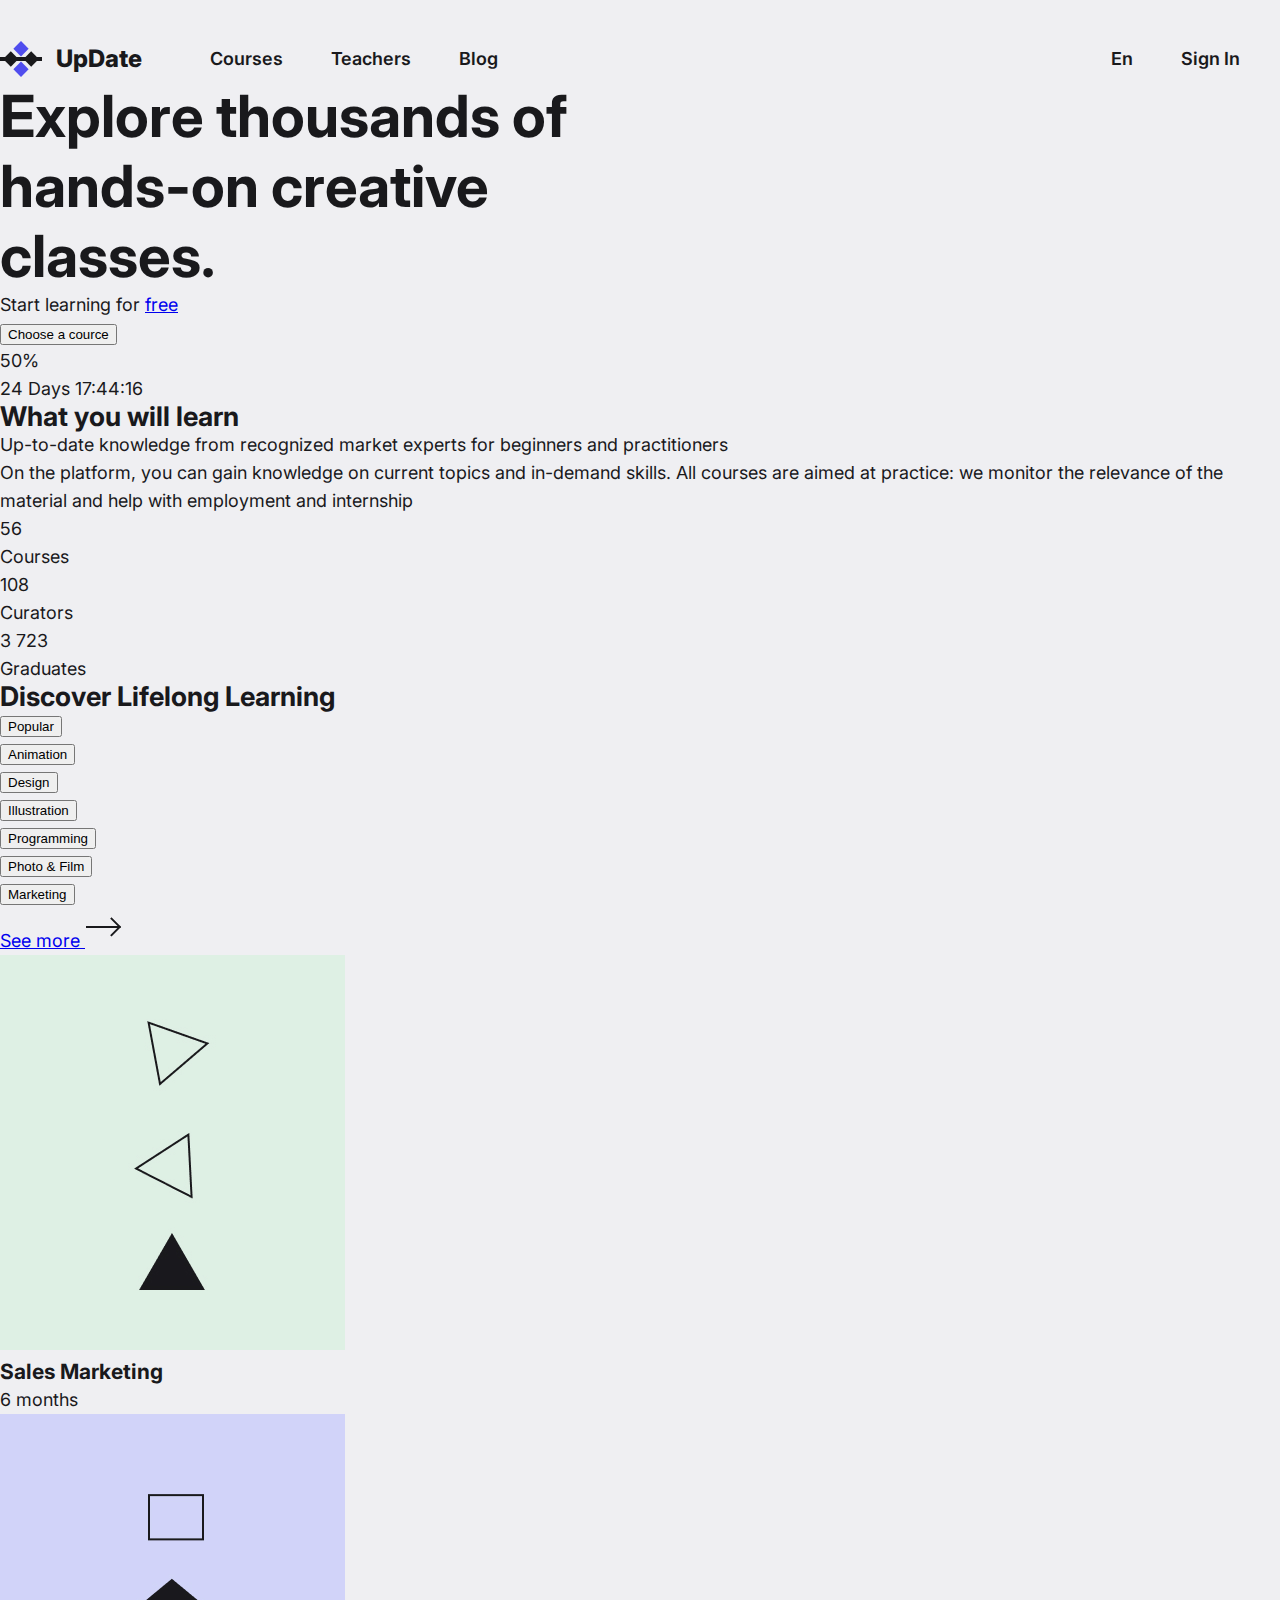
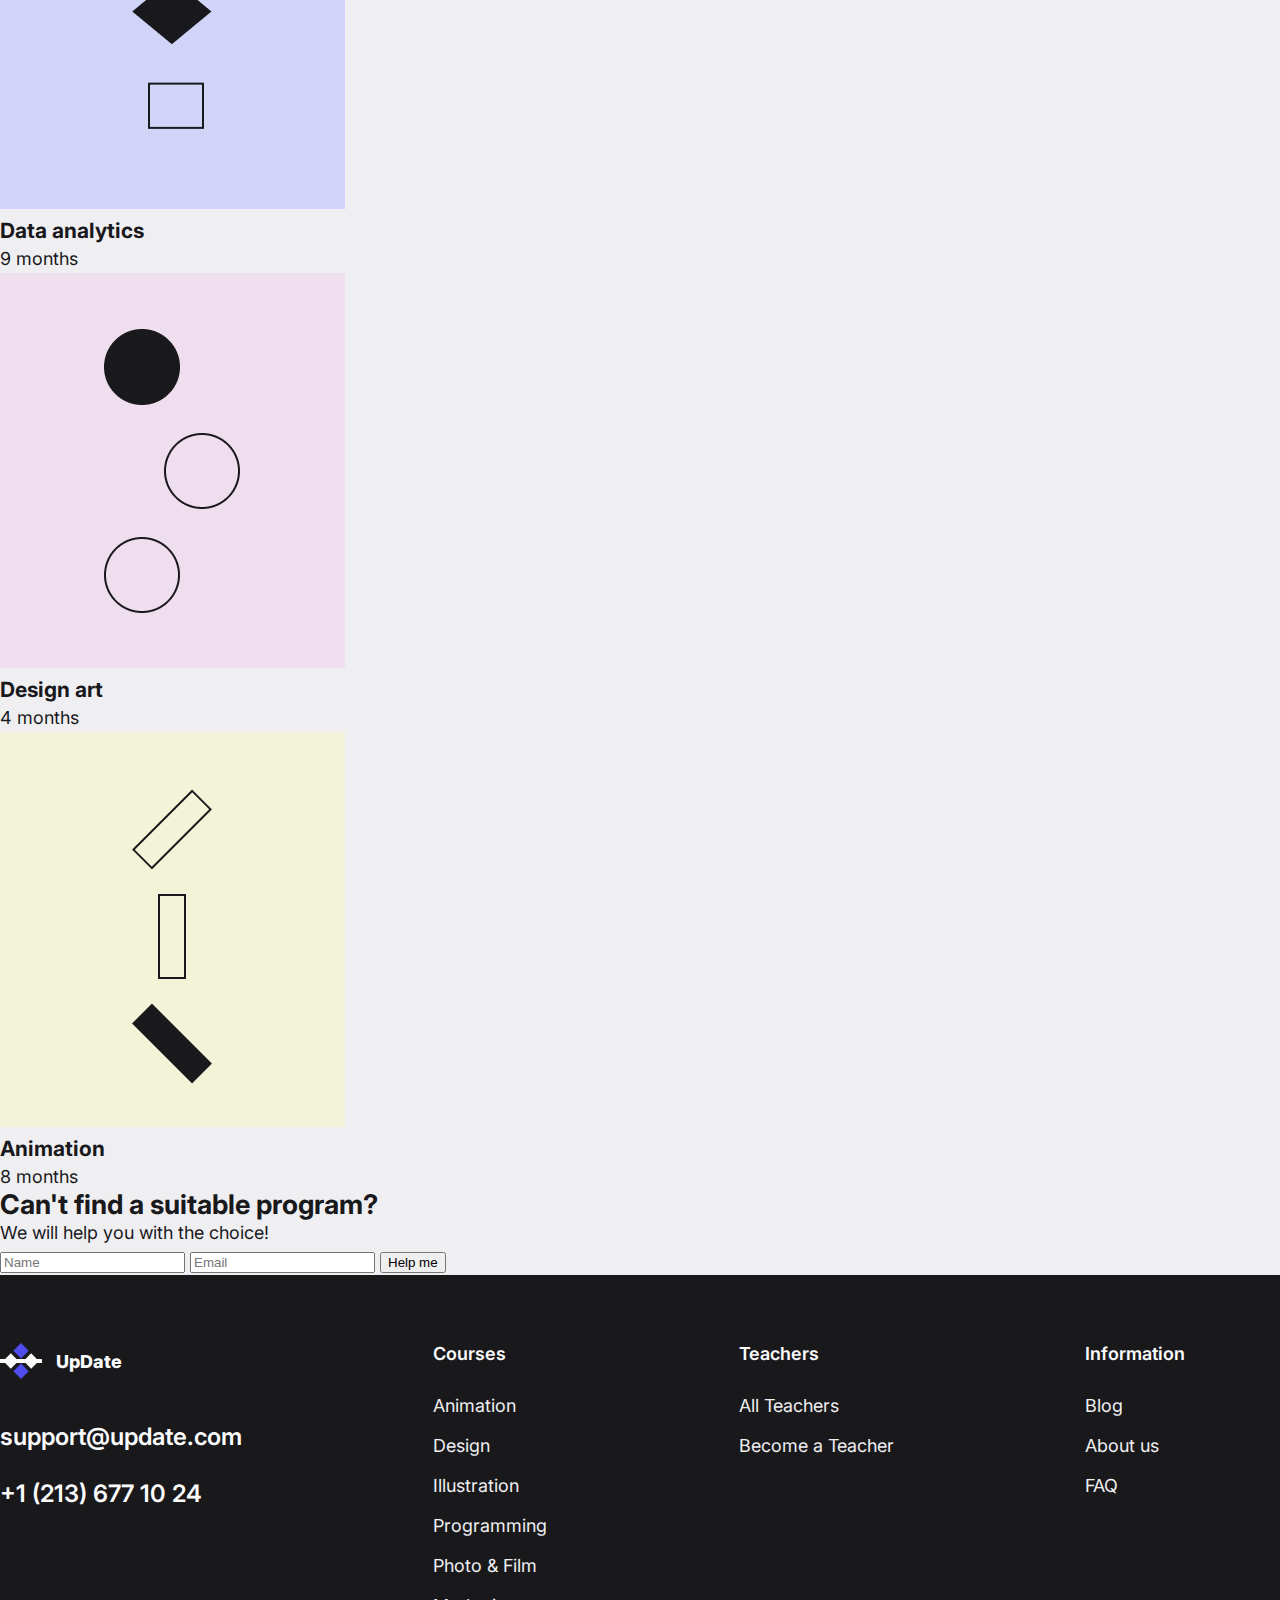
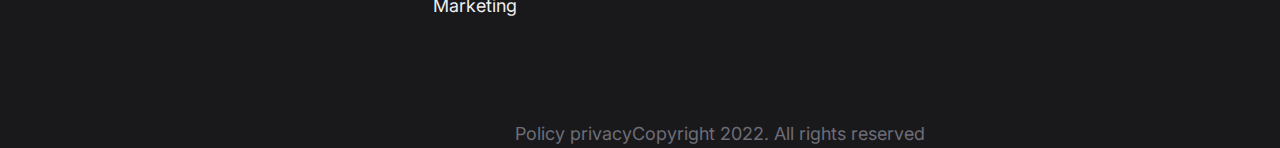
==== index.html @ 8080adfd "Added css for footer" ====
<!DOCTYPE html>
<html lang="en">
  <head>
    <meta charset="UTF-8" />
    <meta name="viewport" content="width=device-width, initial-scale=1.0" />
    <link rel="preconnect" href="https://fonts.googleapis.com" />
    <link rel="preconnect" href="https://fonts.gstatic.com" crossorigin />
    <link
      href="https://fonts.googleapis.com/css2?family=Inter:wght@400;600;700;800&display=swap"
      rel="stylesheet"
    />
    <link rel="stylesheet" href="./style/all.css" />
    <title>Document</title>
  </head>
  <body>
    <header class="container header">
      <div class="header__box">
        <a class="logo" href="index.html"
          ><img src="./img/logo.svg" alt="logo" />UpDate</a
        >
        <nav class="nav">
          <ul class="nav__list">
            <li><a class="link" href="#">Courses</a></li>
            <li><a class="link" href="#">Teachers</a></li>
            <li><a class="link" href="#">Blog</a></li>
          </ul>
        </nav>
      </div>
      <div class="btn-box">
        <a class="header__link" href="#">En</a>
        <a class="header__link" href="#">Sign In</a>
        <a class="header__btn" href="#">Trial free</a>
      </div>
    </header>

    <main>
      <section class="container offer">
        <div class="offer__holder">
          <h1 class="offer__title">
            Explore thousands of hands-on creative classes.
          </h1>
          <p class="offer__discription">
            Start learning for <a href="#">free</a>
          </p>
          <button class="button">Choose a cource</button>

          <p class="offer__sale">50%</p>
          <p class="offer__time"><time>24 Days 17:44:16</time></p>
        </div>
        <ul class="offer__list">
          <li><a href="#">Photographer</a></li>
          <li><a href="#">Designer</a></li>
          <li><a href="#">Programmer</a></li>
          <li><a href="#">Animator</a></li>
          <li><a href="#">Illustrator</a></li>
          <li><a href="#">Marketer</a></li>
        </ul>
      </section>
      <section class="learn">
        <div class="learn__text">
          <h2 class="learn__title">What you will learn</h2>
          <p class="learn__description">
            Up-to-date knowledge from recognized market experts for beginners
            and practitioners
          </p>
          <p class="learn__description">
            On the platform, you can gain knowledge on current topics and
            in-demand skills. All courses are aimed at practice: we monitor the
            relevance of the material and help with employment and internship
          </p>
        </div>
        <div class="learn__counters">
          <div class="learn__counters-item">
            <p class="learn__counters-item">56</p>
            <p class="learn__counters-description">Courses</p>
          </div>
          <div class="learn__counters-item">
            <p class="learn__counters-item">108</p>
            <p class="learn__counters-description">Curators</p>
          </div>
          <div class="learn__counters-item">
            <p class="learn__counters-item">3 723</p>
            <p class="learn__counters-description">Graduates</p>
          </div>
        </div>
      </section>
      <section class="discover">
        <h2 class="discover__title">Discover Lifelong Learning</h2>
        <ul class="discover__list">
          <li><button class="discover__button">Popular</button></li>
          <li><button class="discover__button">Animation</button></li>
          <li><button class="discover__button">Design</button></li>
          <li><button class="discover__button">Illustration</button></li>
          <li><button class="discover__button">Programming</button></li>
          <li><button class="discover__button">Photo & Film</button></li>
          <li><button class="discover__button">Marketing</button></li>
        </ul>
        <a href="#"
          >See more <img src="./img/arrow-right.svg" alt="arrow right"
        /></a>
        <div class="discover__cards">
          <article class="discover__cards-item">
            <img
              src="./img/image-sales-marketing.jpg"
              alt="image sales marketing"
            />
            <h3 class="discover__cards-title">Sales Marketing</h3>
            <p class="discover__cards-length">6 months</p>
          </article>
          <article class="discover__cards-item">
            <img
              src="./img/image-data-analytics.jpg"
              alt="image data analytics"
            />
            <h3 class="discover__cards-title">Data analytics</h3>
            <p class="discover__cards-length">9 months</p>
          </article>
          <article class="discover__cards-item">
            <img src="./img/image-design-art.jpg" alt="image design art" />
            <h3 class="discover__cards-title">Design art</h3>
            <p class="discover__cards-length">4 months</p>
          </article>
          <article class="discover__cards-item">
            <img src="./img/image-animation.jpg" alt="image animation" />
            <h3 class="discover__cards-title">Animation</h3>
            <p class="discover__cards-length">8 months</p>
          </article>
        </div>
      </section>
      <section class="find-program">
        <div class="find-program__text">
          <h2 class="find-program__title">Can't find a suitable program?</h2>
          <p class="find-program__description">
            We will help you with the choice!
          </p>
        </div>
        <form action="https://fom.in.ua/echo" class="find-program__form">
          <input type="text" name="name" placeholder="Name" required />
          <input type="email" name="email" placeholder="Email" required />
          <button class="find-program__button">Help me</button>
        </form>
      </section>
    </main>

    <footer class="footer">
      <div class="container footer__holder">
        <div class="footer__wraper">
          <div>
            <a class="logo footer__logo" href="index.html"
              ><img src="./img/logo-footer.svg" alt="logo" />UpDate</a
            >
            <div class="footer-contacts">
              <a href="mailto:support@update.com">support@update.com</a>
              <a href="tel:+12136771024">+1 (213) 677 10 24</a>
            </div>
          </div>
          <div class="sitemap">
            <h6 class="sitemap__title">Courses</h6>
            <ul class="sitemap__list">
              <li><a href="#">Animation</a></li>
              <li><a href="#">Design</a></li>
              <li><a href="#">Illustration</a></li>
              <li><a href="#">Programming</a></li>
              <li><a href="#">Photo & Film</a></li>
              <li><a href="#">Marketing</a></li>
            </ul>
          </div>
          <div class="sitemap">
            <h6 class="sitemap__title">Teachers</h6>
            <ul class="sitemap__list">
              <li><a href="#">All Teachers</a></li>
              <li><a href="#">Become a Teacher</a></li>
            </ul>
          </div>
          <div class="sitemap">
            <h6 class="sitemap__title">Information</h6>
            <ul class="sitemap__list">
              <li><a href="#">Blog</a></li>
              <li><a href="#">About us</a></li>
              <li><a href="#">FAQ</a></li>
            </ul>
          </div>
          <div class="sitemap">
            <h6 class="sitemap__title">En</h6>
            <ul class="sitemap__list">
              <li><a href="#">English</a></li>
              <li><a href="#">French</a></li>
              <li><a href="#">Russian</a></li>
            </ul>
          </div>
        </div>
        <div class="copyright">
          <a href="">Policy privacy</a>
          <p>Copyright 2022. All rights reserved</p>
        </div>
      </div>
    </footer>
  </body>
</html>
---- style/all.css ----
body {
  background-color: #efeff2;
  margin: 0;
  color: #19191c;
  font: 400 18px/28px Inter, sans-serif;
}

h1,
h2,
h3,
h4,
h5,
h6,
p,
ol,
ul,
li {
  margin: 0;
  padding: 0;
}

.container {
  width: 1440px;
  margin: 0 auto;
}

.header {
  display: flex;
  padding: 36px 0 0;
  justify-content: space-between;
}

.header__box {
  display: flex;
  align-items: center;
  gap: 68px;
}

.nav__list {
  display: flex;
  list-style: none;
  gap: 48px;
  padding: 0;
  font-size: 18px;
  font-weight: 600;
  line-height: normal;
}

.link {
  color: #19191c;
  text-decoration: none;
}

.btn-box {
  display: flex;
  gap: 48px;
  align-items: center;
}

.logo {
  font-size: 24px;
  font-weight: 800;
  line-height: normal;
  display: flex;
  align-items: center;
  gap: 14px;
  color: #19191c;
  text-decoration: none;
}

.header__link {
  color: #19191c;
  text-decoration: none;
  font-size: 18px;
  font-weight: 600;
  line-height: normal;
}

.header__btn {
  background: #19191c;
  color: #efeff2;
  font-size: 18px;
  font-weight: 700;
  line-height: normal;
  padding: 12px 37px;
  text-decoration: none;
}

.offer {
  display: flex;
  justify-content: space-between;
}

.offer__holder {
  width: 648px;
}

.offer__title {
  font-size: 58px;
  font-weight: 700;
  line-height: normal;
}

.footer {
  padding: 68px 0 0;
  background: #19191c;
}

.footer__holder {
  display: flex;
  flex-direction: column;
  gap: 100px;
}

.footer__wraper {
  display: flex;
  justify-content: space-between;
}

.sitemap {
  display: flex;
  flex-direction: column;
  gap: 28px;
}

.sitemap__title {
  color: #fbfbfc;
  font-size: 18px;
  font-weight: 600;
  line-height: normal;
}

.sitemap__list {
  display: flex;
  flex-direction: column;
  gap: 12px;

  font-size: 18px;
  font-weight: 400;
  line-height: 28px;
}

.sitemap__list a {
  color: #efeff2;
  text-decoration: none;
}

.footer__logo {
  color: #fbfbfc;
  font-size: 18px;
  font-weight: 800;
  line-height: normal;
  margin-bottom: 43px;
}

.footer-contacts {
  display: flex;
  flex-direction: column;
  gap: 28px;
}

.footer-contacts a {
  color: #fbfbfc;
  font-size: 24px;
  font-weight: 600;
  line-height: normal;
  text-decoration: none;
}

.copyright {
  display: flex;
  align-items: center;
  justify-content: center;
  color: #6d6d77;
  font-size: 18px;
  font-weight: 400;
  line-height: 28px;
}

.copyright a {
  color: #6d6d77;
  text-decoration: none;
}
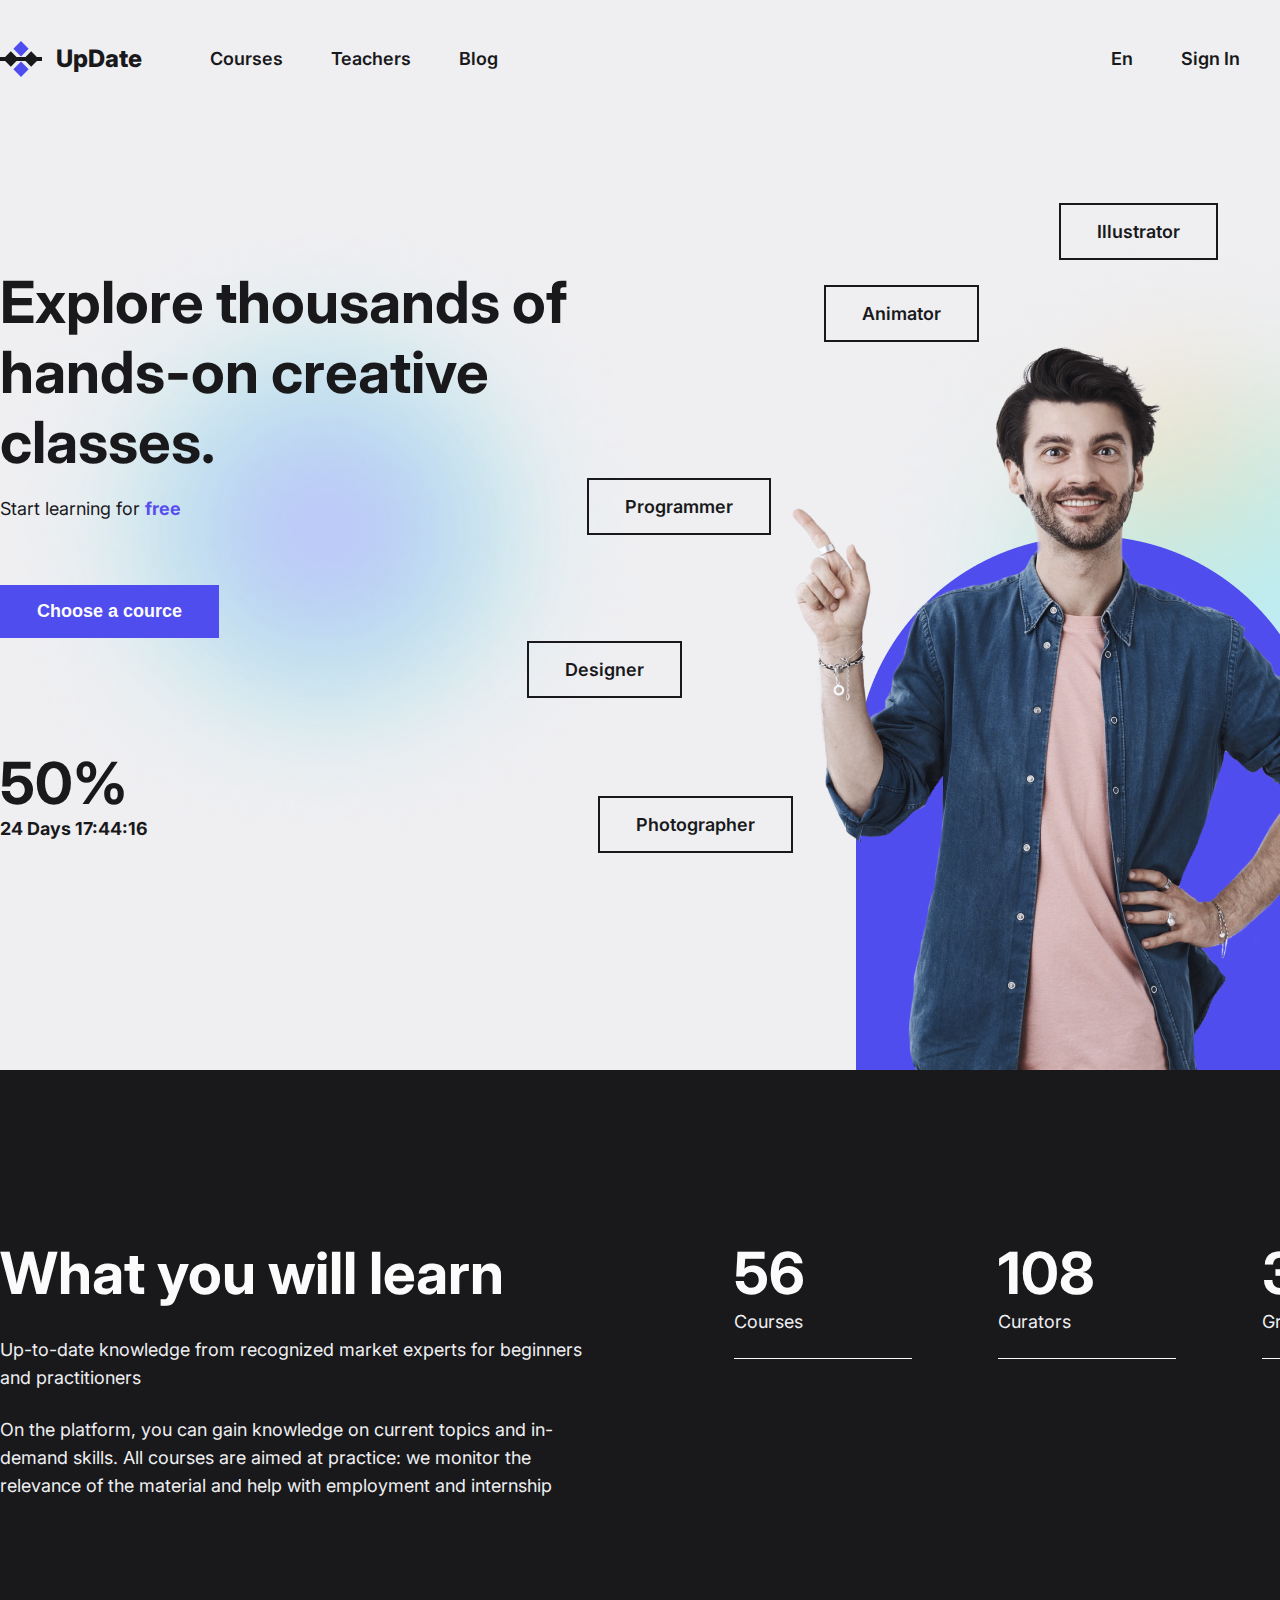
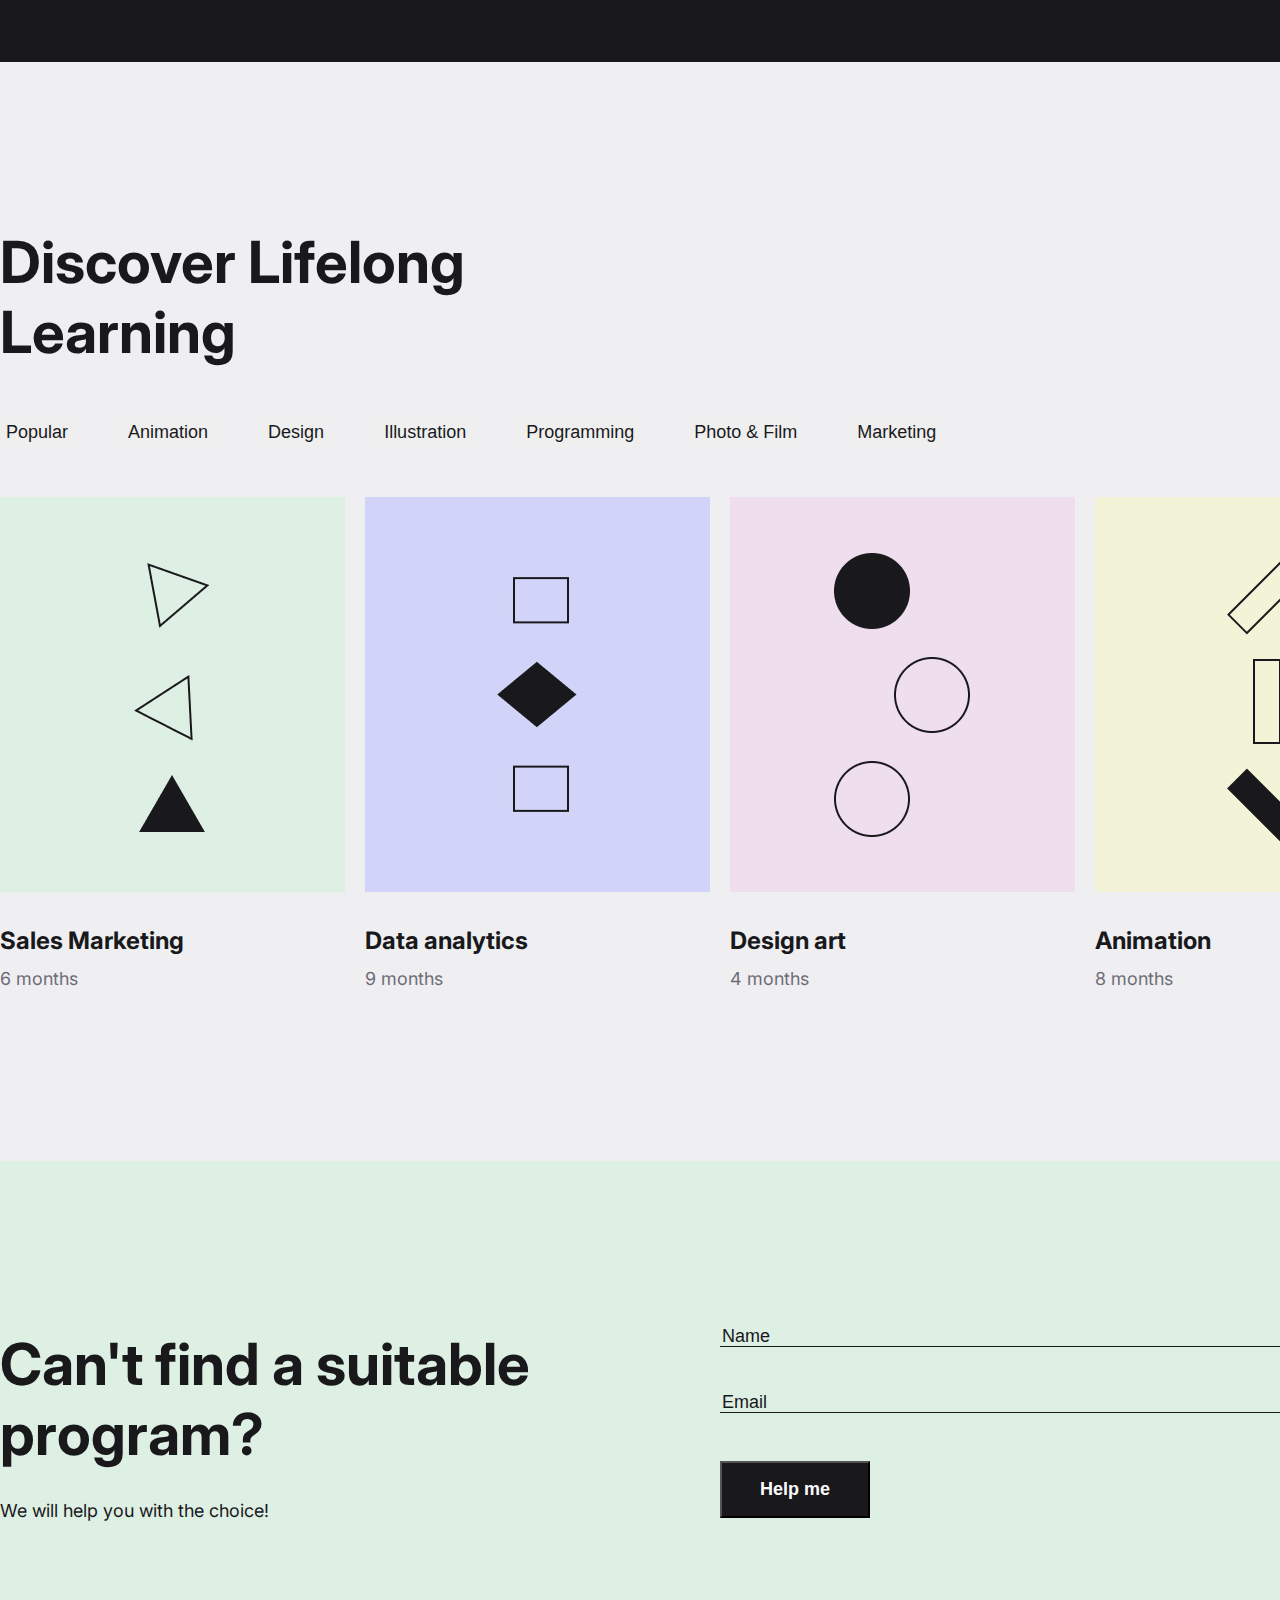
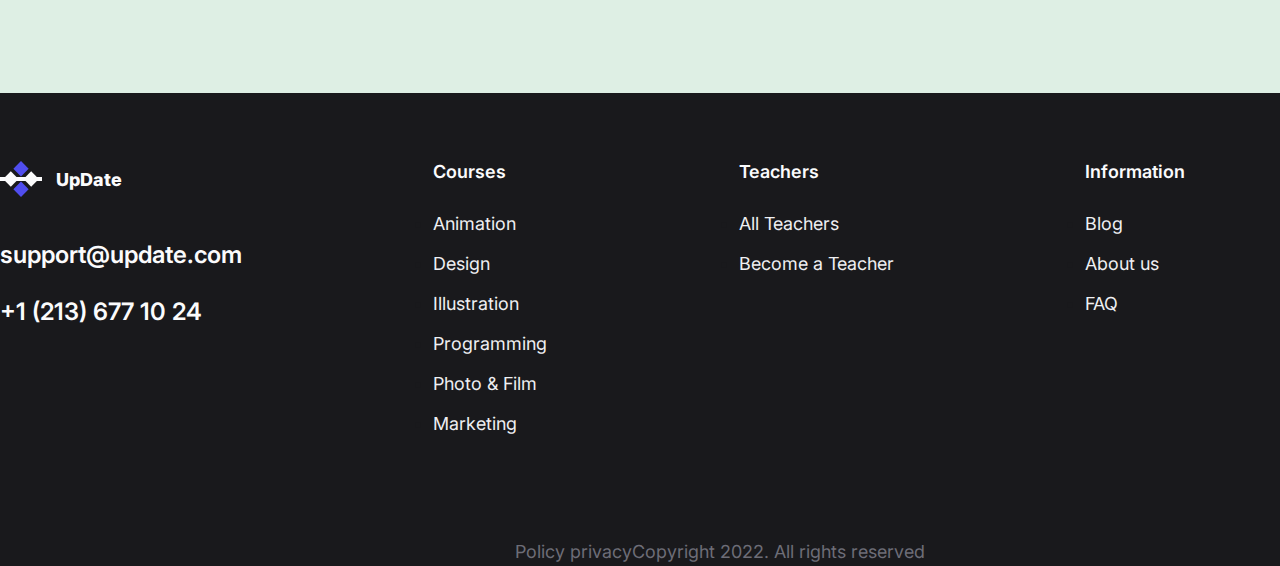
==== commit 7ee1bf69: "Added css to main page" ====
--- a/index.html
+++ b/index.html
@@ -40,7 +40,7 @@
             Explore thousands of hands-on creative classes.
           </h1>
           <p class="offer__discription">
-            Start learning for <a href="#">free</a>
+            Start learning for <a class="offer-link" href="#">free</a>
           </p>
           <button class="button">Choose a cource</button>
 
@@ -48,56 +48,73 @@
           <p class="offer__time"><time>24 Days 17:44:16</time></p>
         </div>
         <ul class="offer__list">
-          <li><a href="#">Photographer</a></li>
-          <li><a href="#">Designer</a></li>
-          <li><a href="#">Programmer</a></li>
-          <li><a href="#">Animator</a></li>
-          <li><a href="#">Illustrator</a></li>
-          <li><a href="#">Marketer</a></li>
+          <li class="offer__photographer">
+            <a class="offer__item" href="#">Photographer</a>
+          </li>
+          <li class="offer__designer">
+            <a class="offer__item" href="#">Designer</a>
+          </li>
+          <li class="offer__programmer">
+            <a class="offer__item" href="#">Programmer</a>
+          </li>
+          <li class="offer__animator">
+            <a class="offer__item" href="#">Animator</a>
+          </li>
+          <li class="offer__illustrator">
+            <a class="offer__item" href="#">Illustrator</a>
+          </li>
+          <li class="offer__marketer">
+            <a class="offer__item" href="#">Marketer</a>
+          </li>
         </ul>
       </section>
       <section class="learn">
-        <div class="learn__text">
-          <h2 class="learn__title">What you will learn</h2>
-          <p class="learn__description">
-            Up-to-date knowledge from recognized market experts for beginners
-            and practitioners
-          </p>
-          <p class="learn__description">
-            On the platform, you can gain knowledge on current topics and
-            in-demand skills. All courses are aimed at practice: we monitor the
-            relevance of the material and help with employment and internship
-          </p>
-        </div>
-        <div class="learn__counters">
-          <div class="learn__counters-item">
-            <p class="learn__counters-item">56</p>
-            <p class="learn__counters-description">Courses</p>
-          </div>
-          <div class="learn__counters-item">
-            <p class="learn__counters-item">108</p>
-            <p class="learn__counters-description">Curators</p>
-          </div>
-          <div class="learn__counters-item">
-            <p class="learn__counters-item">3 723</p>
-            <p class="learn__counters-description">Graduates</p>
-          </div>
-        </div>
-      </section>
-      <section class="discover">
+        <div class="container learn__container">
+          <div class="learn__text">
+            <h2 class="learn__title">What you will learn</h2>
+            <p class="learn__description learn__description-first">
+              Up-to-date knowledge from recognized market experts for beginners
+              and practitioners
+            </p>
+            <p class="learn__description">
+              On the platform, you can gain knowledge on current topics and
+              in-demand skills. All courses are aimed at practice: we monitor
+              the relevance of the material and help with employment and
+              internship
+            </p>
+          </div>
+          <div class="learn__counters">
+            <div class="learn__counter">
+              <p class="learn__counters-item">56</p>
+              <p class="learn__counters-description">Courses</p>
+            </div>
+            <div class="learn__counter">
+              <p class="learn__counters-item">108</p>
+              <p class="learn__counters-description">Curators</p>
+            </div>
+            <div class="learn__counter">
+              <p class="learn__counters-item">3 723</p>
+              <p class="learn__counters-description">Graduates</p>
+            </div>
+          </div>
+        </div>
+      </section>
+      <section class="container discover">
         <h2 class="discover__title">Discover Lifelong Learning</h2>
-        <ul class="discover__list">
-          <li><button class="discover__button">Popular</button></li>
-          <li><button class="discover__button">Animation</button></li>
-          <li><button class="discover__button">Design</button></li>
-          <li><button class="discover__button">Illustration</button></li>
-          <li><button class="discover__button">Programming</button></li>
-          <li><button class="discover__button">Photo & Film</button></li>
-          <li><button class="discover__button">Marketing</button></li>
-        </ul>
-        <a href="#"
-          >See more <img src="./img/arrow-right.svg" alt="arrow right"
-        /></a>
+        <div class="discover__wrapper">
+          <ul class="discover__list">
+            <li><button class="discover__button">Popular</button></li>
+            <li><button class="discover__button">Animation</button></li>
+            <li><button class="discover__button">Design</button></li>
+            <li><button class="discover__button">Illustration</button></li>
+            <li><button class="discover__button">Programming</button></li>
+            <li><button class="discover__button">Photo & Film</button></li>
+            <li><button class="discover__button">Marketing</button></li>
+          </ul>
+          <a class="arrow-right" href="#"
+            >See more <img src="./img/arrow-right.svg" alt="arrow right"
+          /></a>
+        </div>
         <div class="discover__cards">
           <article class="discover__cards-item">
             <img
@@ -128,17 +145,19 @@
         </div>
       </section>
       <section class="find-program">
-        <div class="find-program__text">
-          <h2 class="find-program__title">Can't find a suitable program?</h2>
-          <p class="find-program__description">
-            We will help you with the choice!
-          </p>
-        </div>
-        <form action="https://fom.in.ua/echo" class="find-program__form">
-          <input type="text" name="name" placeholder="Name" required />
-          <input type="email" name="email" placeholder="Email" required />
-          <button class="find-program__button">Help me</button>
-        </form>
+        <div class="container find-program__container">
+          <div class="find-program__text">
+            <h2 class="find-program__title">Can't find a suitable program?</h2>
+            <p class="find-program__description">
+              We will help you with the choice!
+            </p>
+          </div>
+          <form action="https://fom.in.ua/echo" class="find-program__form">
+            <input type="text" name="name" placeholder="Name" required />
+            <input type="email" name="email" placeholder="Email" required />
+            <button class="find-program__button">Help me</button>
+          </form>
+        </div>
       </section>
     </main>
 
--- a/style/all.css
+++ b/style/all.css
@@ -89,16 +89,302 @@
 .offer {
   display: flex;
   justify-content: space-between;
+  padding: 137px 0 230px;
+  background: url(../img/confident-sassy-young-1.png) no-repeat 100% 100%,
+    url(../img/rectangle\ -1.png) no-repeat 88% 100%,
+    url(../img/ellipse-2.png) no-repeat 100% 50%;
 }
 
 .offer__holder {
   width: 648px;
+  padding-top: 49px;
+  background-image: url(../img/ellipse-1.png);
+  background-repeat: no-repeat;
+  background-size: 100% 100%;
 }
 
 .offer__title {
   font-size: 58px;
   font-weight: 700;
   line-height: normal;
+  margin-bottom: 18px;
+}
+
+.offer__discription {
+  font-size: 18px;
+  line-height: 28px;
+  margin: 0 0 62px;
+}
+
+.offer-link {
+  font-weight: 700;
+  text-decoration: none;
+  color: #584dee;
+}
+
+.button {
+  background: #504dee;
+  padding: 16px 37px;
+  border: none;
+  color: #fbfbfc;
+  font-size: 18px;
+  line-height: 22px;
+  font-weight: 700;
+  line-height: normal;
+  margin: 0 0 110px;
+}
+
+.offer__sale {
+  font-weight: 700;
+  font-size: 58px;
+  line-height: 70px;
+  margin: 0;
+}
+
+.offer__time {
+  font-size: 18px;
+  line-height: 22px;
+  font-weight: 700;
+  margin: 0;
+}
+
+.offer__list {
+  list-style: none;
+  flex-grow: 1;
+  position: relative;
+}
+.offer__item {
+  border: 2px solid #19191c;
+  padding: 16px 36px;
+  font-weight: 600;
+  font-size: 18px;
+  line-height: 28px;
+  text-decoration: none;
+  color: #19191c;
+}
+
+.offer__marketer {
+  position: absolute;
+  top: 96px;
+  right: 0px;
+}
+
+.offer__illustrator {
+  position: absolute;
+  top: 0px;
+  right: 222px;
+}
+
+.offer__animator {
+  position: absolute;
+  top: 82px;
+  right: 461px;
+}
+
+.offer__programmer {
+  position: absolute;
+  top: 275px;
+  right: 669px;
+}
+
+.offer__designer {
+  position: absolute;
+  top: 438px;
+  right: 758px;
+}
+
+.offer__photographer {
+  position: absolute;
+  top: 593px;
+  right: 647px;
+}
+
+.learn {
+  background: #19191c;
+  padding: 168px 0 162px;
+  color: #fbfbfc;
+}
+
+.learn__container {
+  display: flex;
+  justify-content: space-between;
+  align-items: start;
+}
+
+.learn__text {
+  width: 588px;
+}
+
+.learn__title {
+  color: #fbfbfc;
+  font-size: 58px;
+  font-weight: 700;
+  line-height: normal;
+  margin-bottom: 28px;
+}
+
+.learn__description {
+  color: #efeff2;
+  font-size: 18px;
+  font-weight: 400;
+  line-height: 28px;
+}
+
+.learn__description-first {
+  margin-bottom: 24px;
+}
+
+.learn__counters {
+  display: flex;
+  gap: 86px;
+}
+
+.learn__counter {
+  width: 178px;
+  border-bottom: 1px solid #fbfbfc;
+}
+
+.learn__counters-item {
+  color: #fbfbfc;
+  font-size: 58px;
+  font-weight: 700;
+  line-height: normal;
+}
+
+.learn__counters-description {
+  color: #efeff2;
+  font-size: 18px;
+  font-weight: 400;
+  line-height: 28px;
+  margin-bottom: 22px;
+}
+
+.discover {
+  padding: 165px 0 168px;
+}
+
+.discover__title {
+  color: #19191c;
+  font-size: 58px;
+  font-weight: 700;
+  line-height: normal;
+  width: 594px;
+  margin-bottom: 45px;
+}
+
+.discover__wrapper {
+  display: flex;
+  justify-content: space-between;
+  align-items: center;
+  margin-bottom: 45px;
+}
+
+.discover__list {
+  display: flex;
+  list-style: none;
+  gap: 48px;
+}
+
+.discover__button {
+  border: none;
+  color: #19191c;
+  font-size: 18px;
+  font-weight: 400;
+  line-height: 28px;
+}
+
+.arrow-right {
+  display: flex;
+  align-items: center;
+  gap: 18px;
+  text-decoration: none;
+  color: #19191c;
+  font-size: 18px;
+  font-weight: 700;
+  line-height: normal;
+}
+
+.discover__cards {
+  display: flex;
+  justify-content: space-between;
+}
+
+.discover__cards-item img {
+  margin-bottom: 28px;
+}
+
+.discover__cards-item h3 {
+  color: #19191c;
+  font-size: 24px;
+  font-weight: 700;
+  line-height: 26px;
+  margin-bottom: 11px;
+}
+
+.discover__cards-item p {
+  color: #6d6d77;
+  font-size: 18px;
+  font-weight: 400;
+  line-height: 28px;
+}
+
+.find-program {
+  background: #deefe4;
+}
+
+.find-program__container {
+  padding: 168px 0;
+  display: flex;
+}
+
+.find-program__text {
+  width: 50%;
+}
+
+.find-program__title {
+  font-size: 58px;
+  font-weight: 700;
+  line-height: normal;
+  width: 801px;
+  margin-bottom: 28px;
+}
+
+.find-program__description {
+  color: #19191c;
+  font-size: 18px;
+  font-weight: 400;
+  line-height: 28px;
+}
+
+.find-program__form {
+  width: 50%;
+  display: flex;
+  gap: 48px;
+  flex-direction: column;
+}
+
+.find-program__form input {
+  width: 100%;
+  border: 0;
+  background-color: transparent;
+  border-bottom: 1px solid #19191c;
+}
+
+.find-program__form input::placeholder {
+  color: #19191c;
+  font-size: 18px;
+  font-weight: 400;
+  line-height: 28px;
+}
+
+.find-program__button {
+  background-color: #19191c;
+  color: #fbfbfc;
+  font-size: 18px;
+  font-weight: 700;
+  line-height: normal;
+  padding: 16px 36px;
+  width: 150px;
 }
 
 .footer {
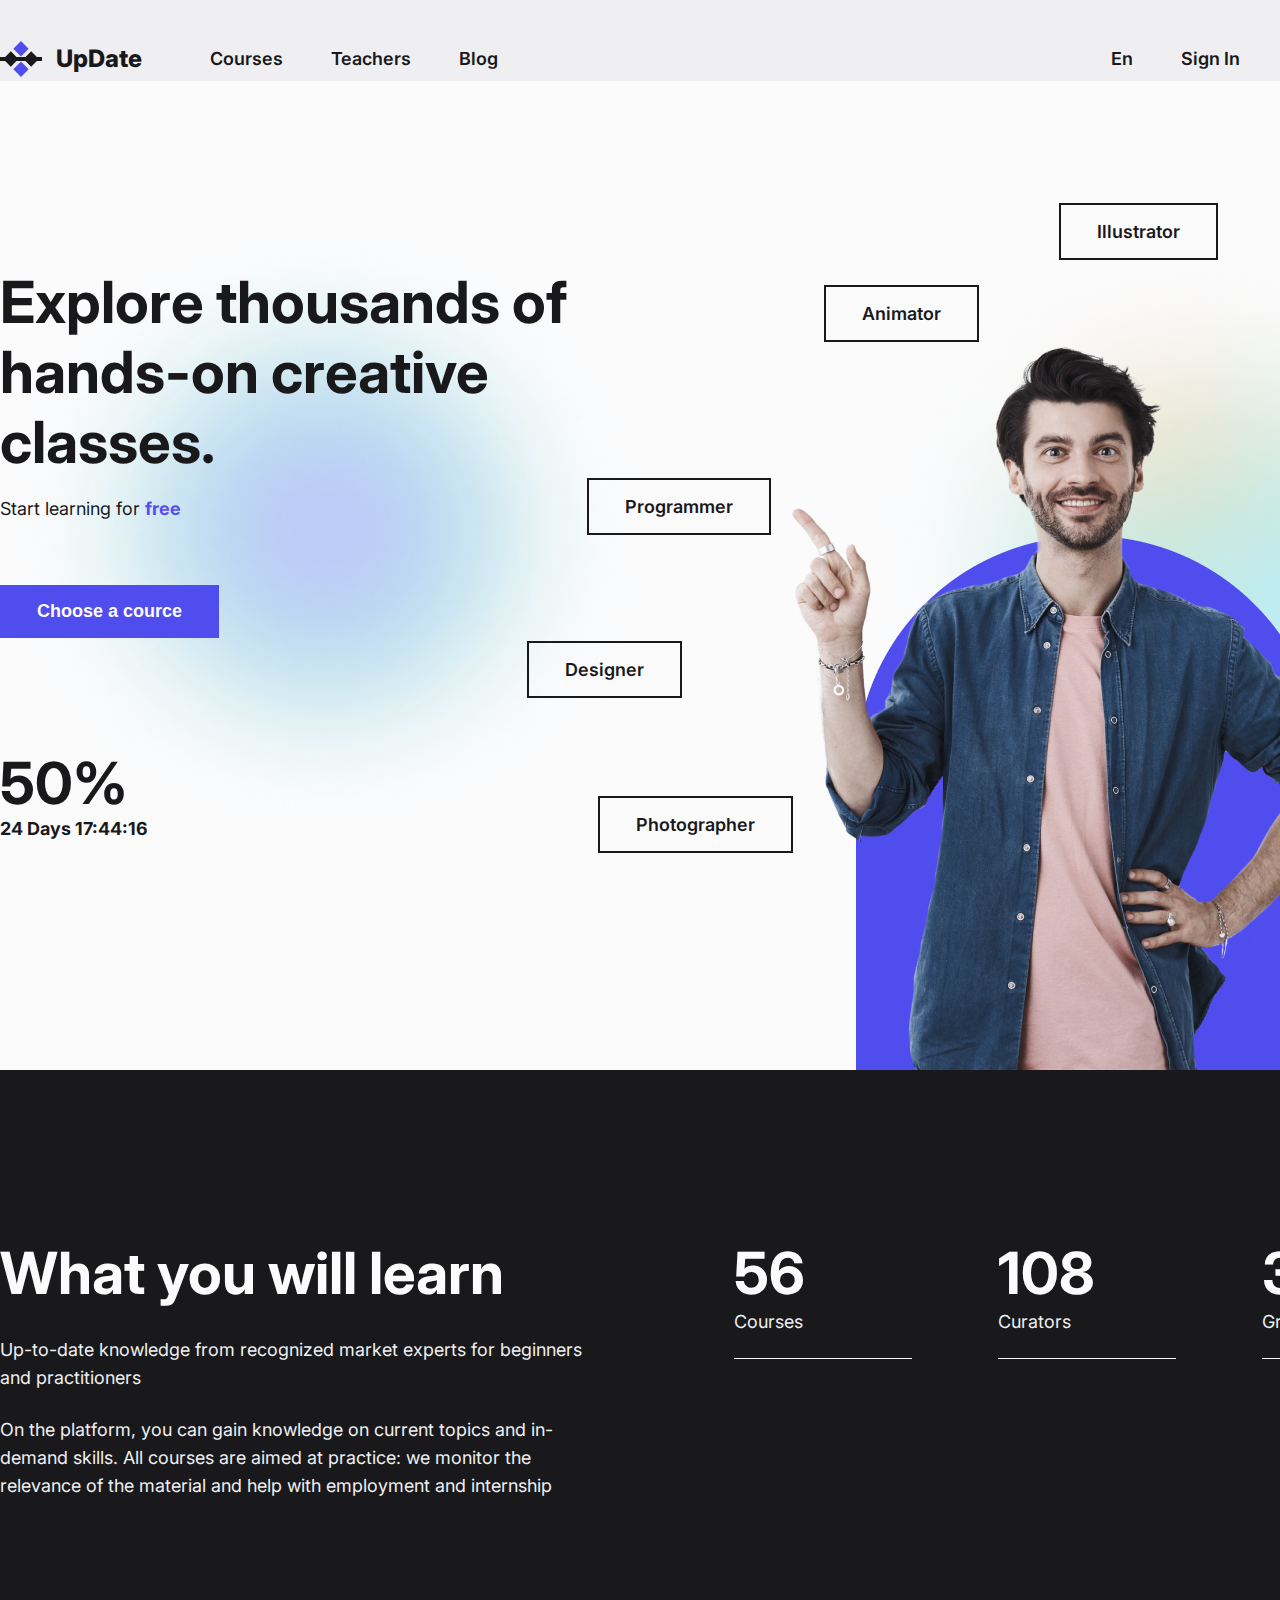
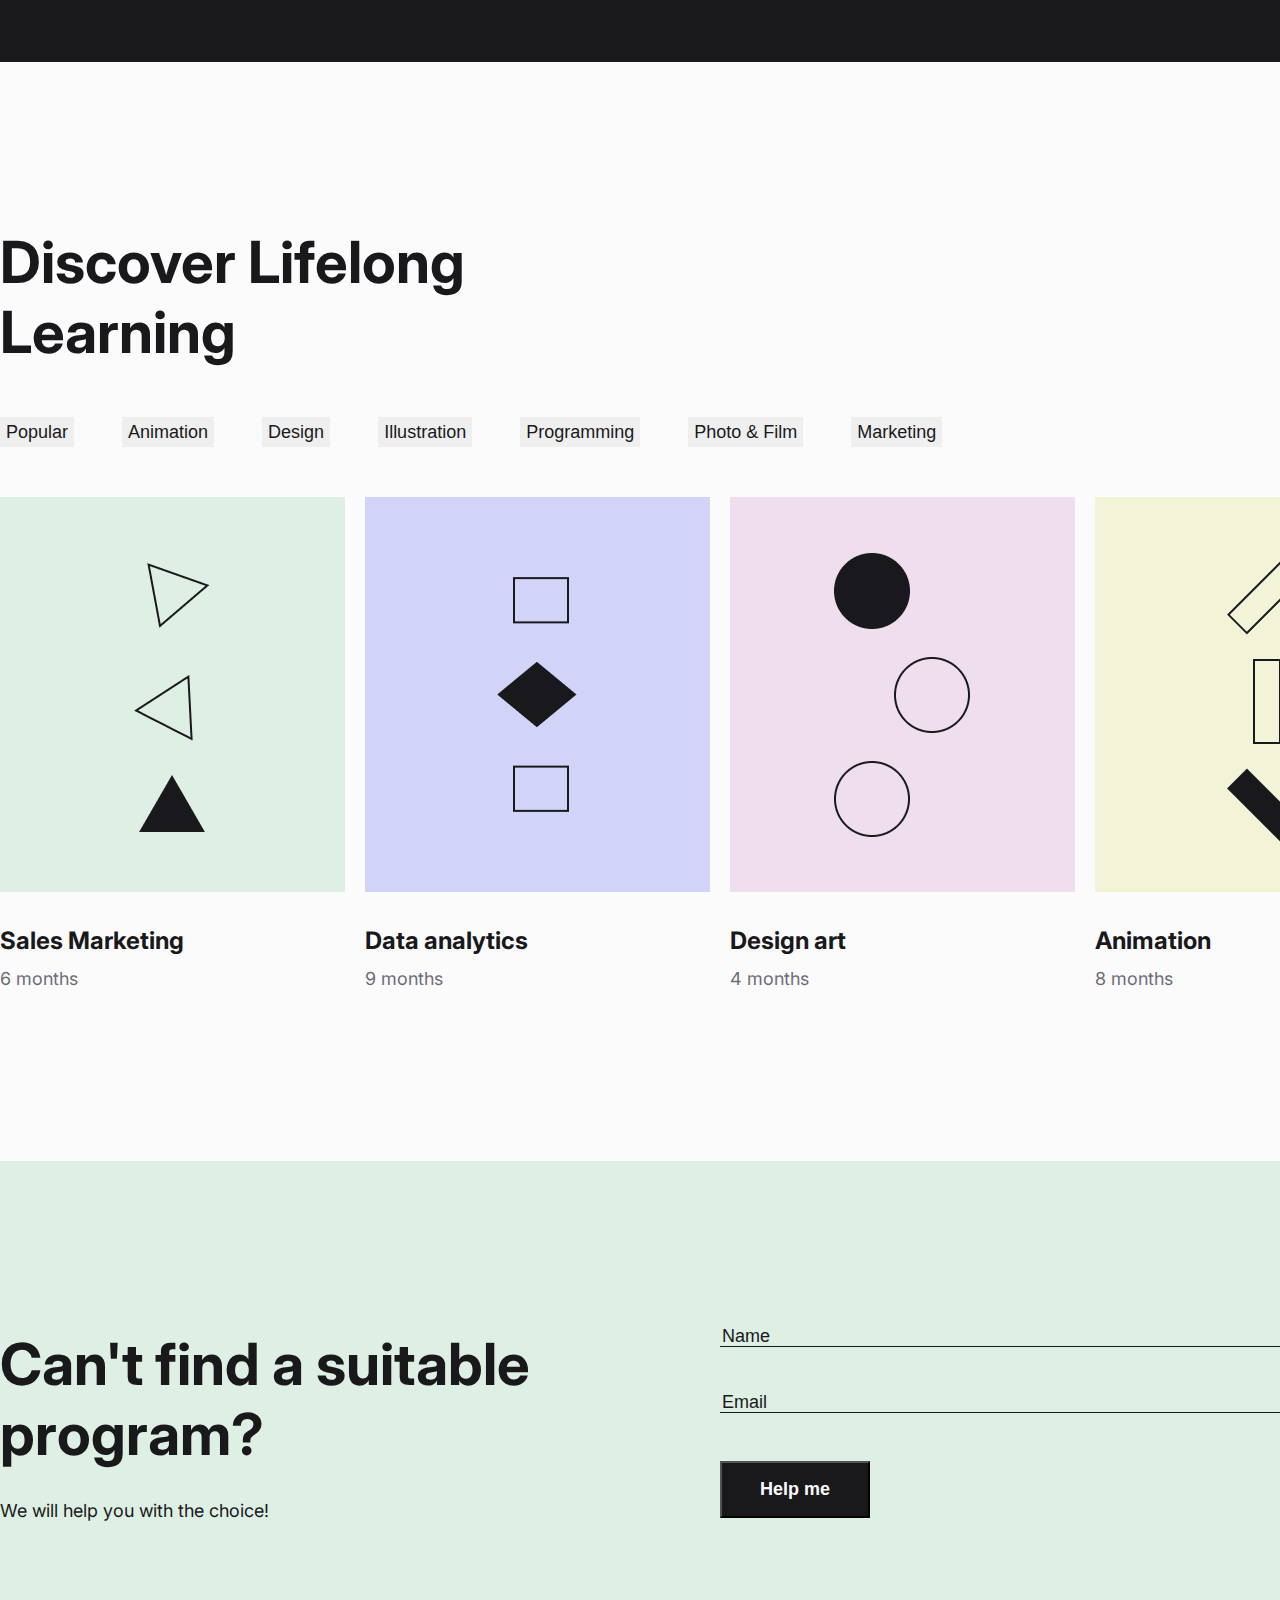
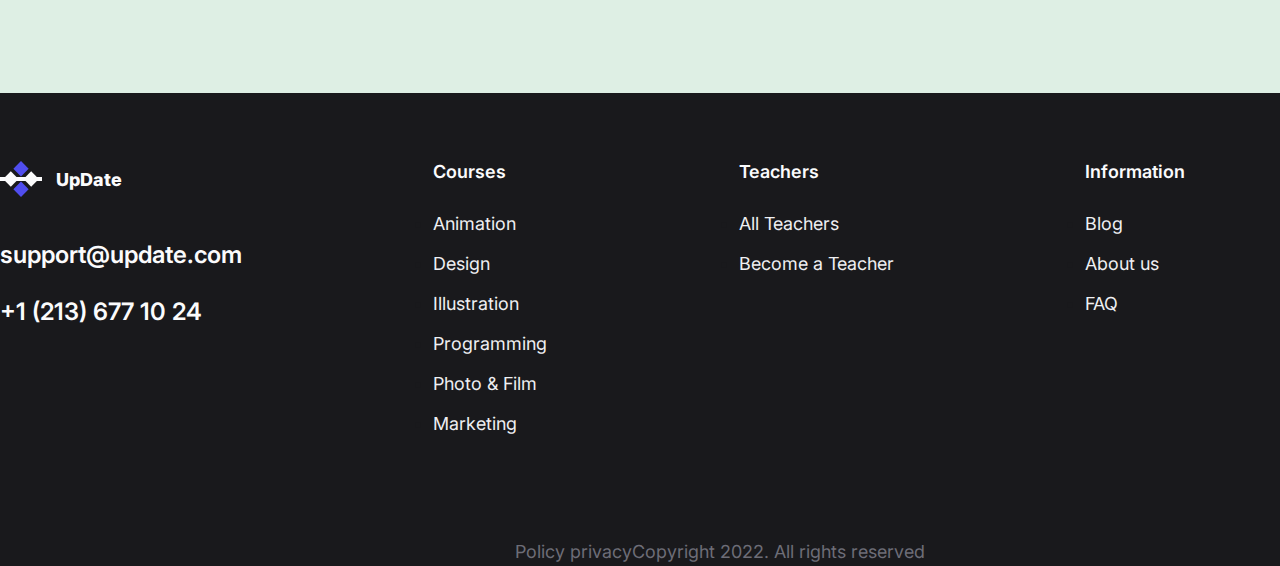
==== commit 03567477: "Updated header" ====
--- a/index.html
+++ b/index.html
@@ -13,23 +13,25 @@
     <title>Document</title>
   </head>
   <body>
-    <header class="container header">
-      <div class="header__box">
-        <a class="logo" href="index.html"
-          ><img src="./img/logo.svg" alt="logo" />UpDate</a
-        >
-        <nav class="nav">
-          <ul class="nav__list">
-            <li><a class="link" href="#">Courses</a></li>
-            <li><a class="link" href="#">Teachers</a></li>
-            <li><a class="link" href="#">Blog</a></li>
-          </ul>
-        </nav>
-      </div>
-      <div class="btn-box">
-        <a class="header__link" href="#">En</a>
-        <a class="header__link" href="#">Sign In</a>
-        <a class="header__btn" href="#">Trial free</a>
+    <header class="header">
+      <div class="container header__container">
+        <div class="header__box">
+          <a class="logo" href="index.html"
+            ><img src="./img/logo.svg" alt="logo" />UpDate</a
+          >
+          <nav class="nav">
+            <ul class="nav__list">
+              <li><a class="link" href="#">Courses</a></li>
+              <li><a class="link" href="#">Teachers</a></li>
+              <li><a class="link" href="#">Blog</a></li>
+            </ul>
+          </nav>
+        </div>
+        <div class="btn-box">
+          <a class="header__link" href="#">En</a>
+          <a class="header__link" href="#">Sign In</a>
+          <a class="header__btn" href="#">Trial free</a>
+        </div>
       </div>
     </header>
 
--- a/style/all.css
+++ b/style/all.css
@@ -1,5 +1,5 @@
 body {
-  background-color: #efeff2;
+  background-color: #fbfbfc;
   margin: 0;
   color: #19191c;
   font: 400 18px/28px Inter, sans-serif;
@@ -25,6 +25,10 @@
 }
 
 .header {
+  background-color: #efeff2;
+}
+
+.header__container {
   display: flex;
   padding: 36px 0 0;
   justify-content: space-between;
@@ -467,3 +471,32 @@
   color: #6d6d77;
   text-decoration: none;
 }
+
+/* couses page */
+
+.offer__container {
+  display: flex;
+  justify-content: space-between;
+  padding: 137px 0 230px;
+  background: url(../img/business-finance-employment-female-1.png) no-repeat
+      122% 100%,
+    url(../img/rectangle\ -1.png) no-repeat 88% 100%,
+    url(../img/ellipse-2.png) no-repeat 100% 50%;
+}
+
+.offer__discription-long {
+  width: 648px;
+}
+
+.offer__photoshop {
+  position: absolute;
+  top: 275px;
+  right: 569px;
+}
+
+.offer__duration {
+  font-weight: 700;
+  width: 84px;
+  border-bottom: 4px solid #504dee;
+  margin-bottom: 32px;
+}
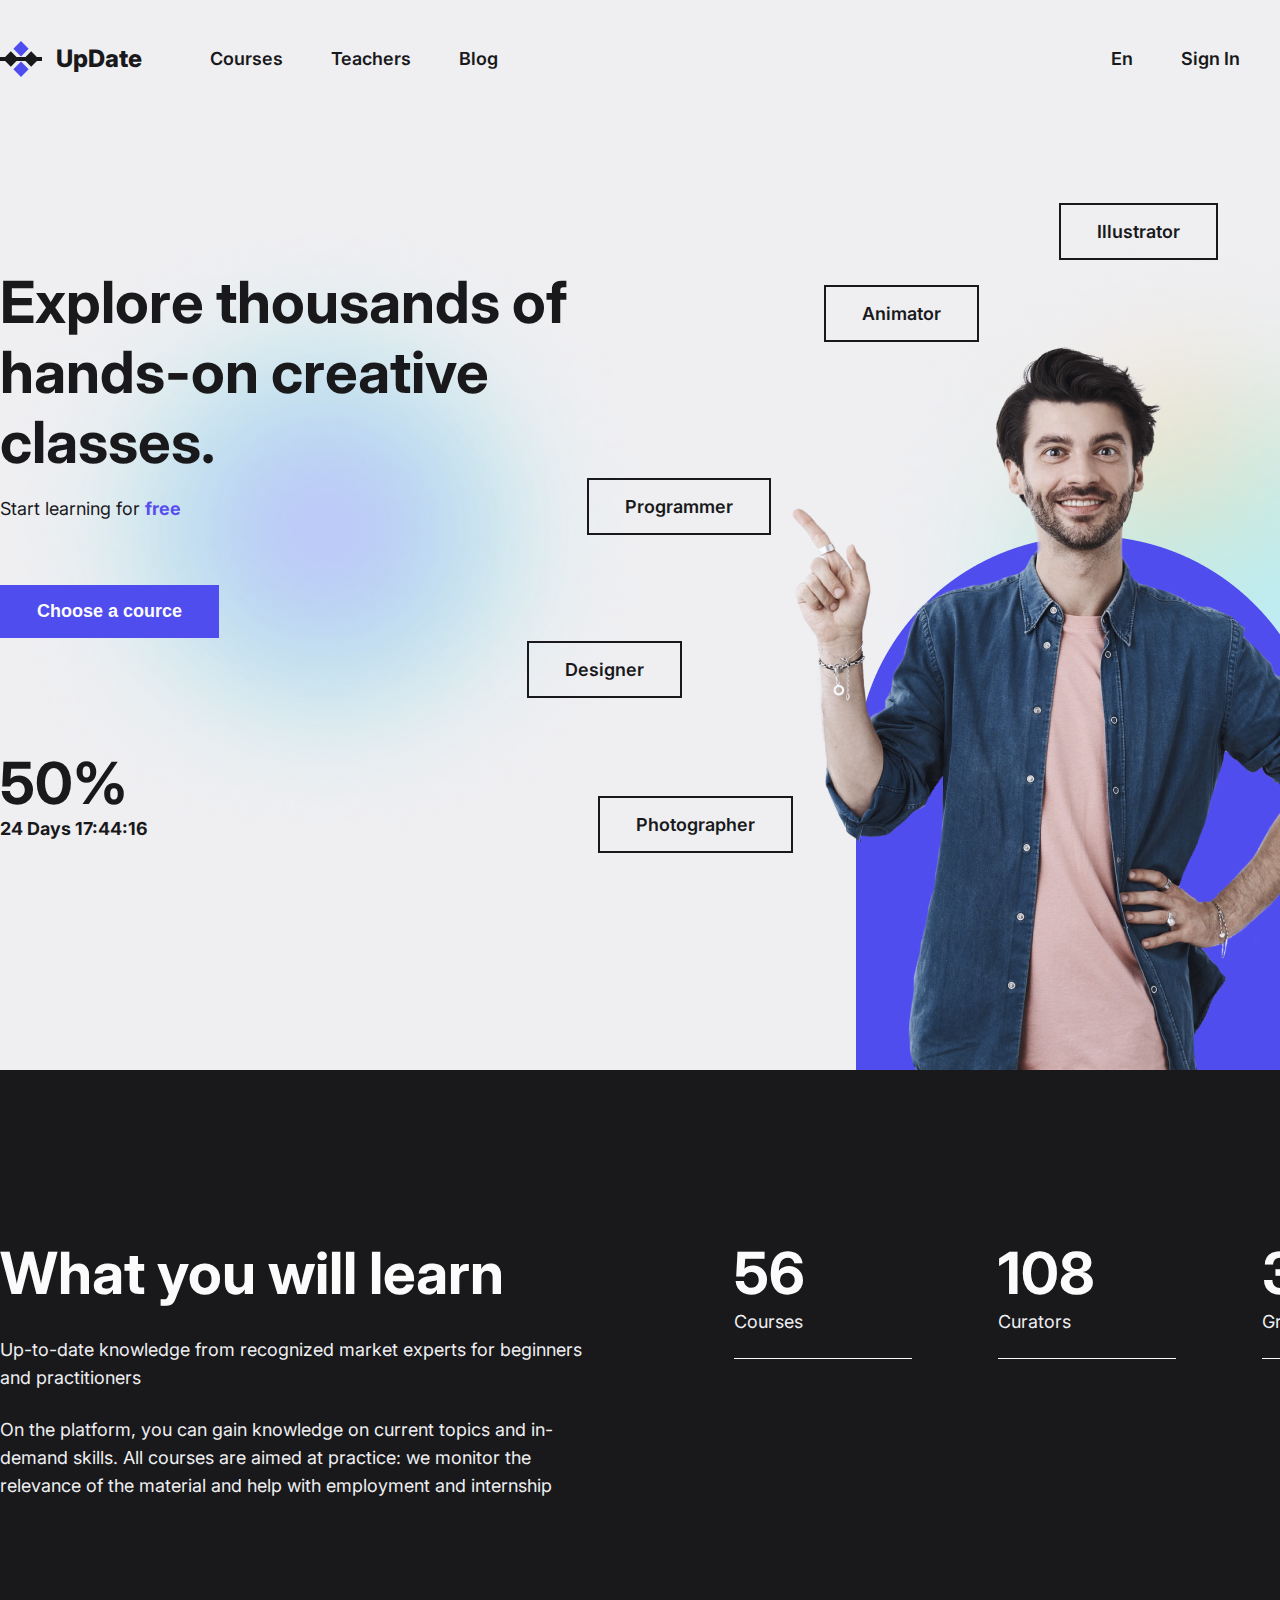
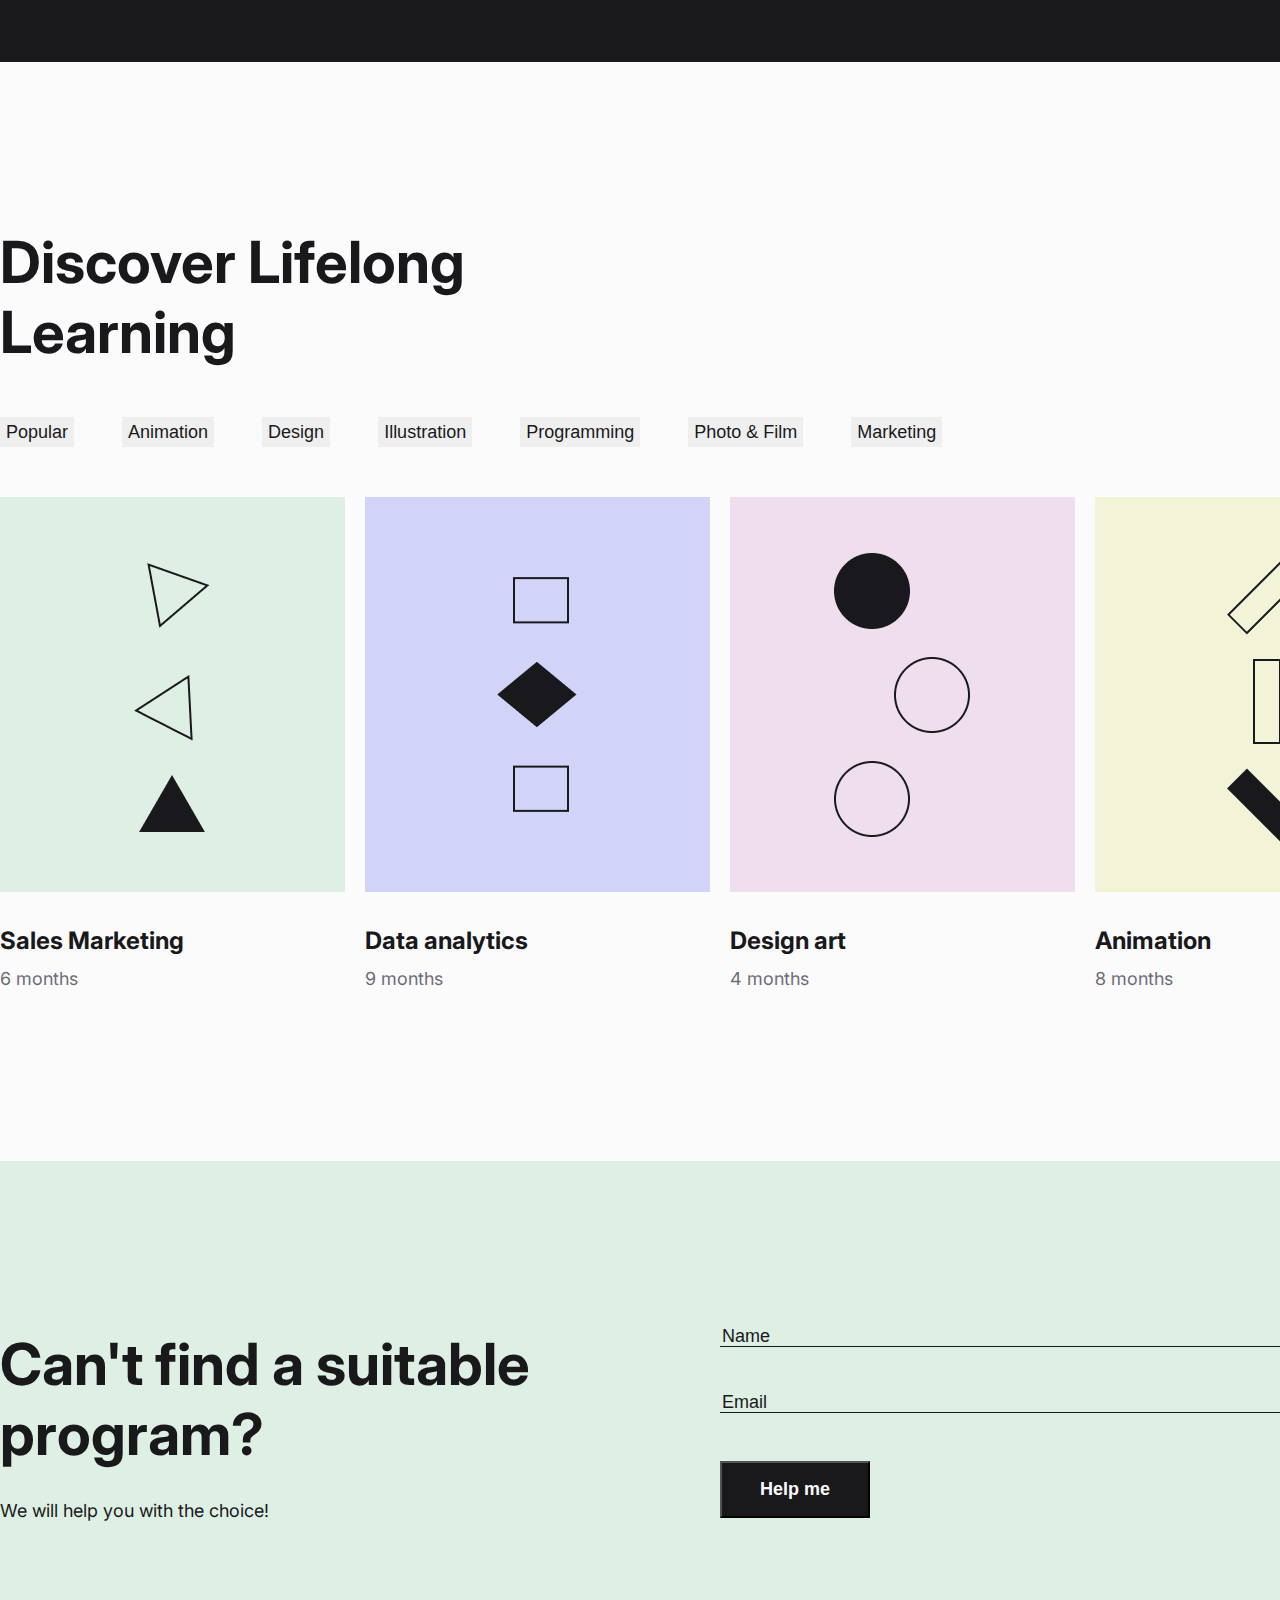
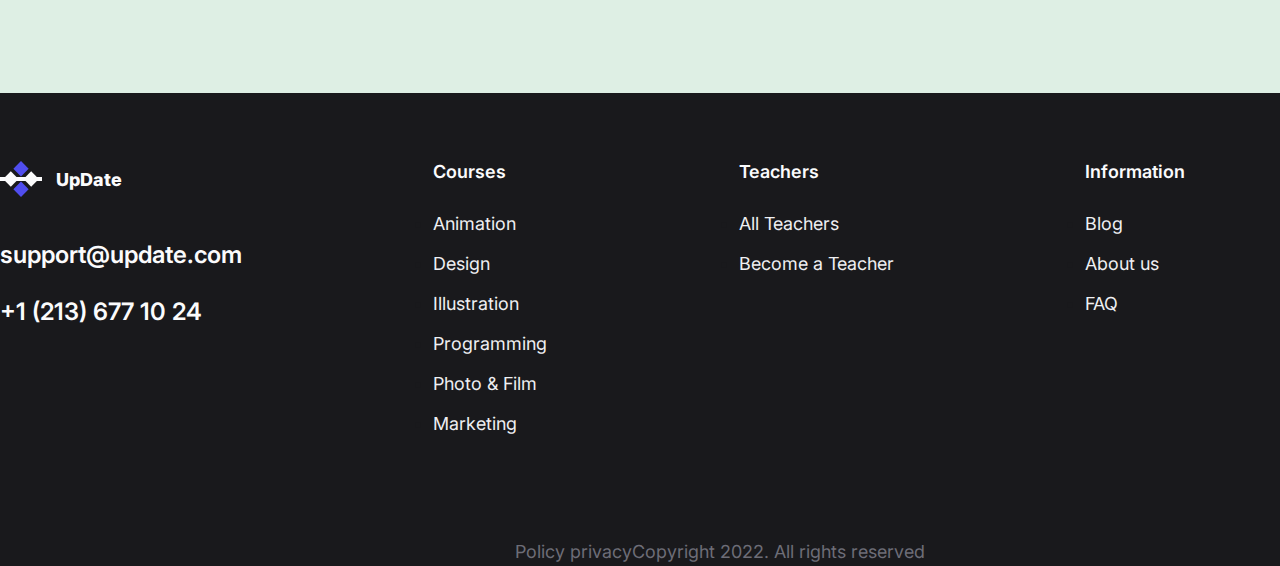
==== commit 8f54a56c: "Updated hero section" ====
--- a/index.html
+++ b/index.html
@@ -36,40 +36,43 @@
     </header>
 
     <main>
-      <section class="container offer">
-        <div class="offer__holder">
-          <h1 class="offer__title">
-            Explore thousands of hands-on creative classes.
-          </h1>
-          <p class="offer__discription">
-            Start learning for <a class="offer-link" href="#">free</a>
-          </p>
-          <button class="button">Choose a cource</button>
-
-          <p class="offer__sale">50%</p>
-          <p class="offer__time"><time>24 Days 17:44:16</time></p>
-        </div>
-        <ul class="offer__list">
-          <li class="offer__photographer">
-            <a class="offer__item" href="#">Photographer</a>
-          </li>
-          <li class="offer__designer">
-            <a class="offer__item" href="#">Designer</a>
-          </li>
-          <li class="offer__programmer">
-            <a class="offer__item" href="#">Programmer</a>
-          </li>
-          <li class="offer__animator">
-            <a class="offer__item" href="#">Animator</a>
-          </li>
-          <li class="offer__illustrator">
-            <a class="offer__item" href="#">Illustrator</a>
-          </li>
-          <li class="offer__marketer">
-            <a class="offer__item" href="#">Marketer</a>
-          </li>
-        </ul>
-      </section>
+      <section class="offer">
+        <div class="container offer__contain">
+          <div class="offer__holder">
+            <h1 class="offer__title">
+              Explore thousands of hands-on creative classes.
+            </h1>
+            <p class="offer__discription">
+              Start learning for <a class="offer-link" href="#">free</a>
+            </p>
+            <button class="button">Choose a cource</button>
+
+            <p class="offer__sale">50%</p>
+            <p class="offer__time"><time>24 Days 17:44:16</time></p>
+          </div>
+          <ul class="offer__list">
+            <li class="offer__photographer">
+              <a class="offer__item" href="#">Photographer</a>
+            </li>
+            <li class="offer__designer">
+              <a class="offer__item" href="#">Designer</a>
+            </li>
+            <li class="offer__programmer">
+              <a class="offer__item" href="#">Programmer</a>
+            </li>
+            <li class="offer__animator">
+              <a class="offer__item" href="#">Animator</a>
+            </li>
+            <li class="offer__illustrator">
+              <a class="offer__item" href="#">Illustrator</a>
+            </li>
+            <li class="offer__marketer">
+              <a class="offer__item" href="#">Marketer</a>
+            </li>
+          </ul>
+        </div>
+      </section>
+
       <section class="learn">
         <div class="container learn__container">
           <div class="learn__text">
--- a/style/all.css
+++ b/style/all.css
@@ -91,6 +91,10 @@
 }
 
 .offer {
+  background-color: #efeff2;
+}
+
+.offer__contain {
   display: flex;
   justify-content: space-between;
   padding: 137px 0 230px;
@@ -494,6 +498,12 @@
   right: 569px;
 }
 
+.offer__p-illustrator {
+  position: absolute;
+  top: 593px;
+  right: 687px;
+}
+
 .offer__duration {
   font-weight: 700;
   width: 84px;
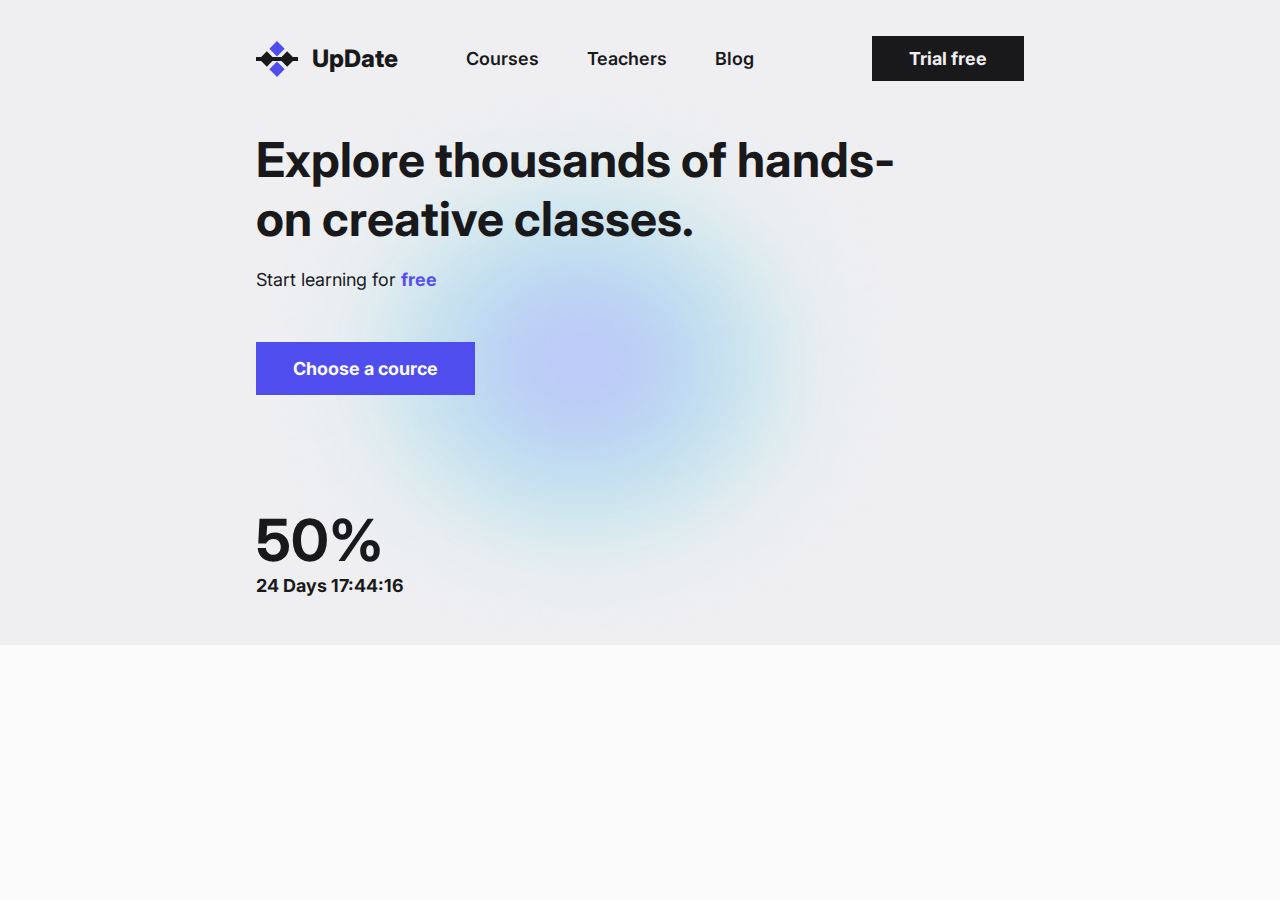
==== commit 93ac0680: "Added responsive css to header and hero section" ====
--- a/index.html
+++ b/index.html
@@ -73,7 +73,7 @@
         </div>
       </section>
 
-      <section class="learn">
+      <!-- <section class="learn">
         <div class="container learn__container">
           <div class="learn__text">
             <h2 class="learn__title">What you will learn</h2>
@@ -103,8 +103,8 @@
             </div>
           </div>
         </div>
-      </section>
-      <section class="container discover">
+      </section> -->
+      <!-- <section class="container discover">
         <h2 class="discover__title">Discover Lifelong Learning</h2>
         <div class="discover__wrapper">
           <ul class="discover__list">
@@ -148,8 +148,8 @@
             <p class="discover__cards-length">8 months</p>
           </article>
         </div>
-      </section>
-      <section class="find-program">
+      </section> -->
+      <!-- <section class="find-program">
         <div class="container find-program__container">
           <div class="find-program__text">
             <h2 class="find-program__title">Can't find a suitable program?</h2>
@@ -163,10 +163,10 @@
             <button class="find-program__button">Help me</button>
           </form>
         </div>
-      </section>
+      </section> -->
     </main>
 
-    <footer class="footer">
+    <!-- <footer class="footer">
       <div class="container footer__holder">
         <div class="footer__wraper">
           <div>
@@ -218,6 +218,6 @@
           <p>Copyright 2022. All rights reserved</p>
         </div>
       </div>
-    </footer>
+    </footer> -->
   </body>
 </html>
--- a/style/all.css
+++ b/style/all.css
@@ -1,26 +1,58 @@
-body {
-  background-color: #fbfbfc;
-  margin: 0;
-  color: #19191c;
-  font: 400 18px/28px Inter, sans-serif;
-}
-
 h1,
 h2,
 h3,
 h4,
 h5,
 h6,
-p,
-ol,
-ul,
-li {
+p {
   margin: 0;
   padding: 0;
 }
 
+html {
+  box-sizing: border-box;
+}
+
+*,
+*::before,
+*::after {
+  box-sizing: border-box;
+}
+
+ul,
+ol,
+li {
+  list-style: none;
+  padding: 0;
+  margin: 0;
+}
+
+img {
+  display: block;
+  max-width: 100%;
+  height: auto;
+}
+
+button {
+  cursor: pointer;
+  font-family: inherit;
+  font-size: inherit;
+  border: none;
+}
+
+a {
+  text-decoration: none;
+}
+
+body {
+  background-color: #fbfbfc;
+  margin: 0;
+  color: #19191c;
+  font: 400 18px/28px Inter, sans-serif;
+}
+
 .container {
-  width: 1440px;
+  width: 100%;
   margin: 0 auto;
 }
 
@@ -41,13 +73,7 @@
 }
 
 .nav__list {
-  display: flex;
-  list-style: none;
-  gap: 48px;
-  padding: 0;
-  font-size: 18px;
-  font-weight: 600;
-  line-height: normal;
+  display: none;
 }
 
 .link {
@@ -73,11 +99,7 @@
 }
 
 .header__link {
-  color: #19191c;
-  text-decoration: none;
-  font-size: 18px;
-  font-weight: 600;
-  line-height: normal;
+  display: none;
 }
 
 .header__btn {
@@ -90,21 +112,47 @@
   text-decoration: none;
 }
 
+@media screen and (min-width: 375px) {
+  .container {
+    width: 375px;
+  }
+}
+@media screen and (min-width: 768px) {
+  .container {
+    width: 768px;
+  }
+
+  .nav__list {
+    display: flex;
+    list-style: none;
+    gap: 48px;
+    padding: 0;
+    font-size: 18px;
+    font-weight: 600;
+    line-height: normal;
+  }
+}
+@media screen and (min-width: 1440px) {
+  .container {
+    width: 1440px;
+  }
+
+  .header__link {
+    display: flex;
+    color: #19191c;
+    text-decoration: none;
+    font-size: 18px;
+    font-weight: 600;
+    line-height: normal;
+  }
+}
+
 .offer {
   background-color: #efeff2;
 }
 
-.offer__contain {
-  display: flex;
-  justify-content: space-between;
-  padding: 137px 0 230px;
-  background: url(../img/confident-sassy-young-1.png) no-repeat 100% 100%,
-    url(../img/rectangle\ -1.png) no-repeat 88% 100%,
-    url(../img/ellipse-2.png) no-repeat 100% 50%;
-}
-
 .offer__holder {
-  width: 648px;
+  width: 100%;
   padding-top: 49px;
   background-image: url(../img/ellipse-1.png);
   background-repeat: no-repeat;
@@ -112,7 +160,7 @@
 }
 
 .offer__title {
-  font-size: 58px;
+  font-size: 38px;
   font-weight: 700;
   line-height: normal;
   margin-bottom: 18px;
@@ -121,7 +169,7 @@
 .offer__discription {
   font-size: 18px;
   line-height: 28px;
-  margin: 0 0 62px;
+  margin: 0 0 28px;
 }
 
 .offer-link {
@@ -154,13 +202,13 @@
   line-height: 22px;
   font-weight: 700;
   margin: 0;
+  padding-bottom: 48px;
 }
 
 .offer__list {
-  list-style: none;
-  flex-grow: 1;
-  position: relative;
-}
+  display: none;
+}
+
 .offer__item {
   border: 2px solid #19191c;
   padding: 16px 36px;
@@ -207,6 +255,54 @@
   right: 647px;
 }
 
+@media screen and (min-width: 375px) {
+  .offer__holder {
+    width: 375px;
+  }
+}
+@media screen and (min-width: 768px) {
+  .offer__holder {
+    width: 648px;
+  }
+
+  .offer__title {
+    font-size: 48px;
+  }
+
+  .offer__discription {
+    margin: 0 0 48px;
+  }
+}
+@media screen and (min-width: 1440px) {
+  .offer__contain {
+    display: flex;
+    justify-content: space-between;
+    padding: 137px 0 230px;
+    background: url(../img/confident-sassy-young-1.png) no-repeat 100% 100%,
+      url(../img/rectangle\ -1.png) no-repeat 88% 100%,
+      url(../img/ellipse-2.png) no-repeat 100% 50%;
+  }
+
+  .offer__holder {
+    width: 648px;
+  }
+
+  .offer__list {
+    display: block;
+    list-style: none;
+    flex-grow: 1;
+    position: relative;
+  }
+
+  .offer__title {
+    font-size: 58px;
+  }
+
+  .offer__discription {
+    margin: 0 0 62px;
+  }
+}
+
 .learn {
   background: #19191c;
   padding: 168px 0 162px;
@@ -295,6 +391,7 @@
 
 .discover__button {
   border: none;
+  background-color: transparent;
   color: #19191c;
   font-size: 18px;
   font-weight: 400;
@@ -510,3 +607,143 @@
   border-bottom: 4px solid #504dee;
   margin-bottom: 32px;
 }
+
+.profession {
+  padding: 168px 0;
+  display: flex;
+  justify-content: space-between;
+  align-items: start;
+}
+
+.profession__text {
+  width: 588px;
+}
+
+.profession__title {
+  font-size: 58px;
+  font-weight: 700;
+  line-height: normal;
+  margin-bottom: 28px;
+}
+
+.profession__description {
+  color: #6d6d77;
+}
+
+.profession__counters {
+  display: flex;
+  gap: 103px;
+}
+
+.profession__counters-number {
+  font-size: 58px;
+  font-weight: 700;
+  line-height: normal;
+}
+
+.profession__counters-description {
+  font-size: 18px;
+  font-weight: 400;
+  line-height: 28px;
+  padding-bottom: 21px;
+  margin-bottom: 18px;
+  width: 254px;
+  border-bottom: 4px solid #19191c;
+}
+
+.profession__counters-description-2 {
+  color: #6d6d77;
+}
+
+.main-parts__cards {
+  display: flex;
+  gap: 20px;
+}
+
+.main-parts__cards-item {
+  padding: 68px 48px;
+}
+
+.main-parts__cards-title {
+  font-size: 34px;
+  font-weight: 700;
+  line-height: normal;
+  padding-bottom: 28px;
+  margin-bottom: 12px;
+  border-bottom: 4px solid #19191c;
+}
+
+.main-parts__cards-item-1 {
+  background: #deefe4;
+}
+
+.main-parts__cards-item-2 {
+  background: #f3f3d7;
+}
+
+.main-parts__cards-item-3 {
+  background: #efdeee;
+}
+
+.discover-prices {
+  padding: 171px 0 168px;
+}
+
+.discover-prices__title {
+  font-size: 58px;
+  font-weight: 700;
+  line-height: normal;
+  margin-bottom: 100px;
+}
+
+.discover-prices__cards {
+  display: flex;
+  gap: 20px;
+  justify-content: center;
+}
+
+.discover-prices__cards-item {
+  padding: 48px 51px 51px 68px;
+  background: #deefe4;
+  height: 732px;
+}
+
+.discover-prices__cards-title {
+  font-size: 34px;
+  font-weight: 700;
+  line-height: normal;
+  margin-bottom: 47px;
+}
+
+.discover-prices__cards-item.accent {
+  background: #504dee;
+  color: #fbfbfc;
+}
+
+.discover-prices__list {
+  display: flex;
+  flex-direction: column;
+  gap: 22px;
+}
+
+.discover-prices__cards-price {
+  color: #6d6d77;
+  font-size: 24px;
+  font-weight: 700;
+  line-height: 26px;
+  margin-bottom: 3px;
+}
+
+.discover-prices__cards-new-price {
+  font-size: 58px;
+  font-weight: 700;
+  line-height: normal;
+  margin-bottom: 18px;
+}
+
+.discover-prices__cards-price.accent {
+  color: #efeff2;
+}
+
+.discover-prices__button {
+}
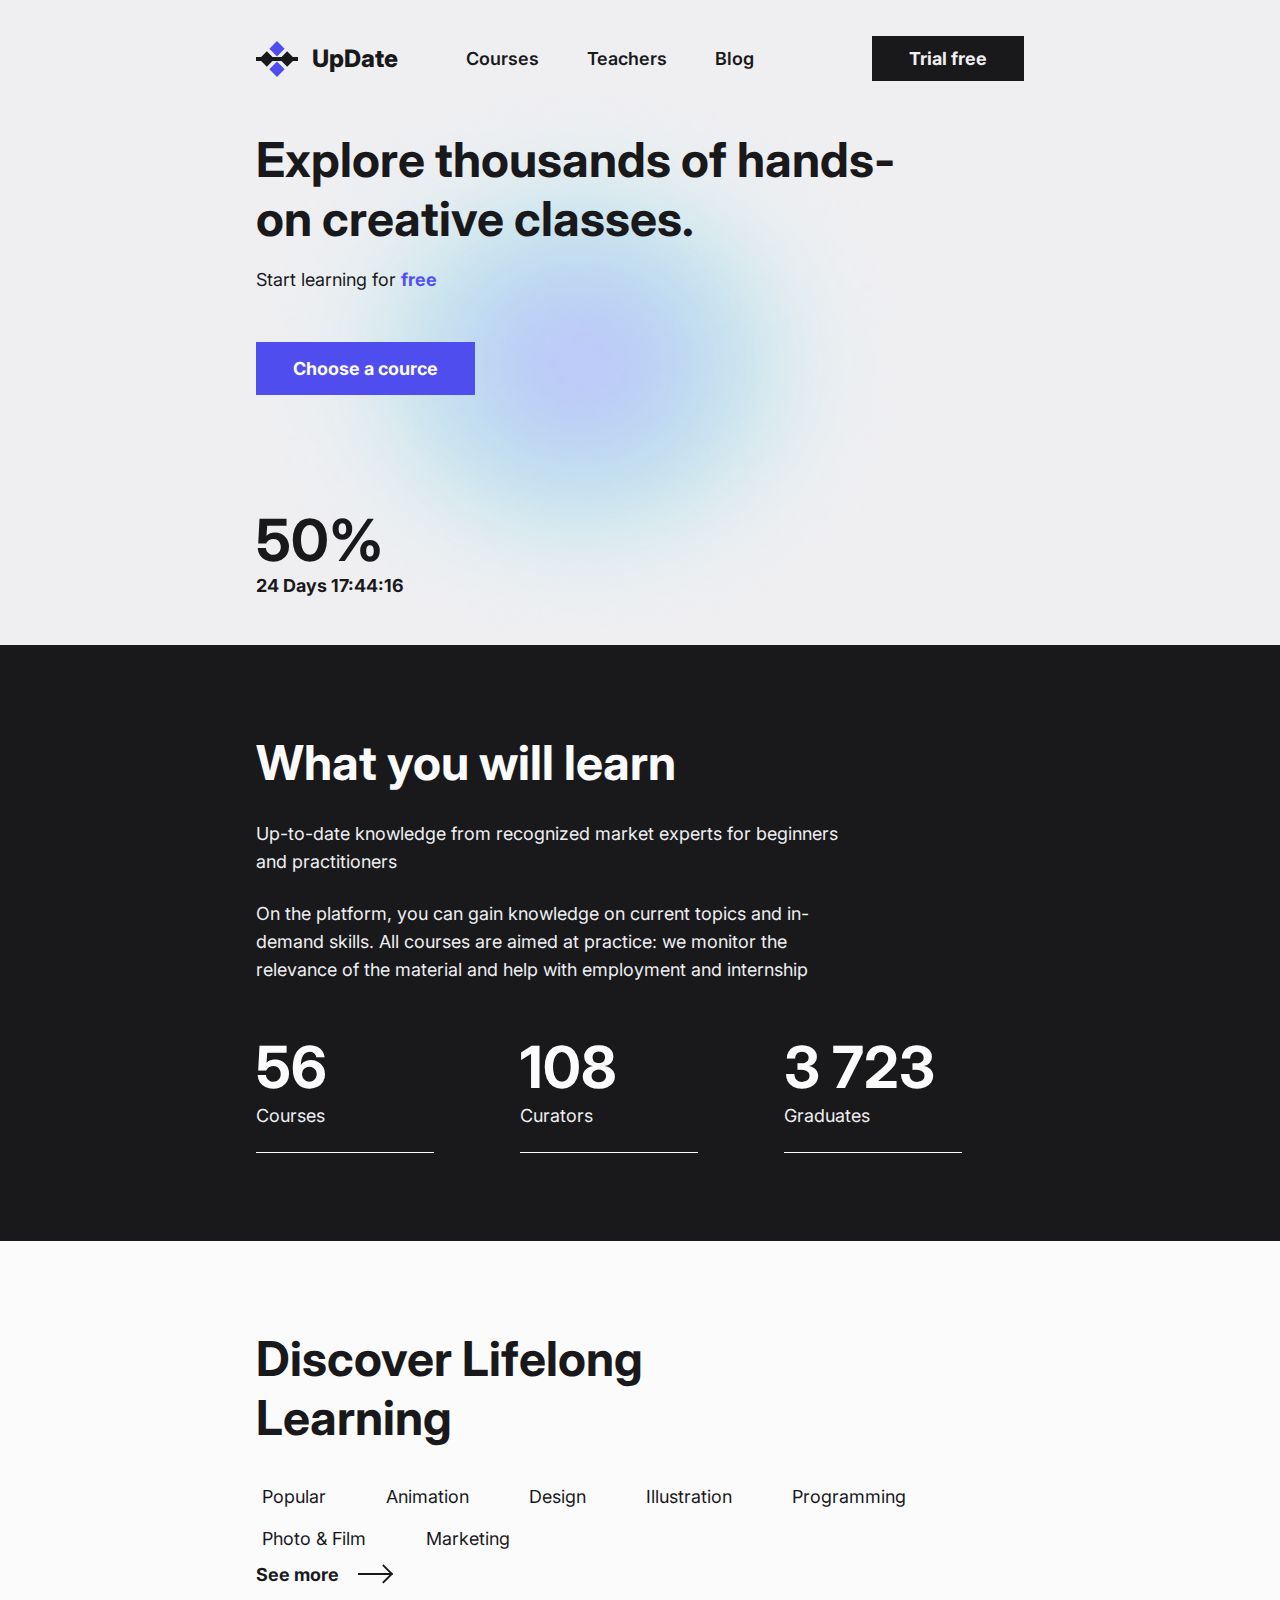
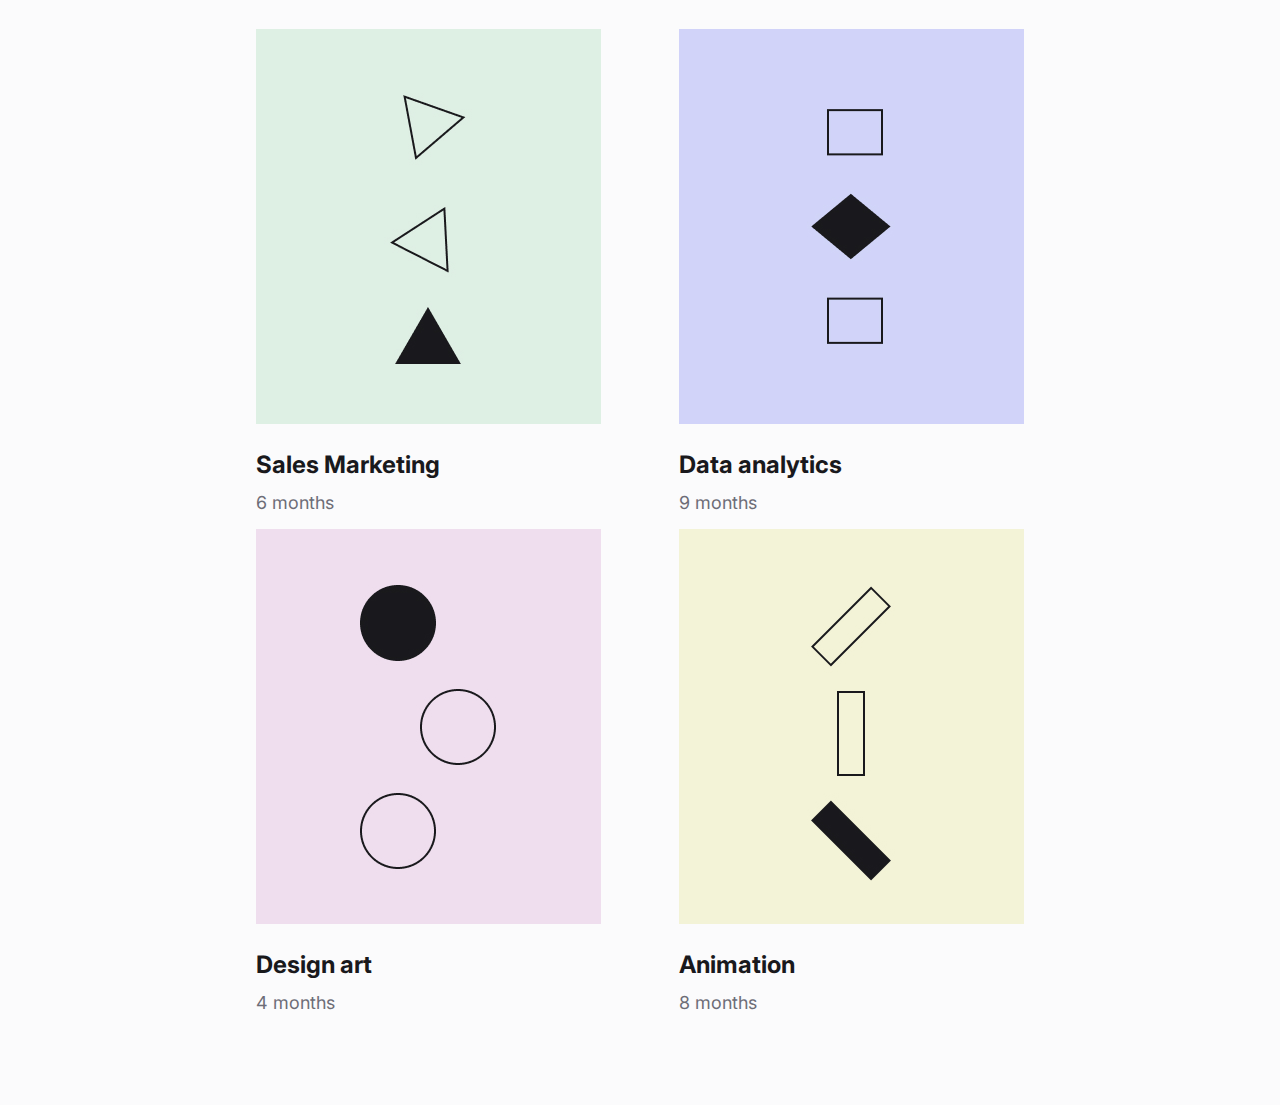
==== commit caf3732b: "Added responsive css to learn and discover section" ====
--- a/index.html
+++ b/index.html
@@ -73,7 +73,7 @@
         </div>
       </section>
 
-      <!-- <section class="learn">
+      <section class="learn">
         <div class="container learn__container">
           <div class="learn__text">
             <h2 class="learn__title">What you will learn</h2>
@@ -103,9 +103,13 @@
             </div>
           </div>
         </div>
-      </section> -->
-      <!-- <section class="container discover">
-        <h2 class="discover__title">Discover Lifelong Learning</h2>
+      </section>
+
+      <section class="container discover">
+        <h2 class="discover__title">
+          Discover Lifelong<br />
+          Learning
+        </h2>
         <div class="discover__wrapper">
           <ul class="discover__list">
             <li><button class="discover__button">Popular</button></li>
@@ -148,7 +152,7 @@
             <p class="discover__cards-length">8 months</p>
           </article>
         </div>
-      </section> -->
+      </section>
       <!-- <section class="find-program">
         <div class="container find-program__container">
           <div class="find-program__text">
--- a/style/all.css
+++ b/style/all.css
@@ -305,23 +305,25 @@
 
 .learn {
   background: #19191c;
-  padding: 168px 0 162px;
+  padding: 44px 0;
   color: #fbfbfc;
 }
 
 .learn__container {
   display: flex;
+  flex-wrap: wrap;
   justify-content: space-between;
   align-items: start;
 }
 
 .learn__text {
   width: 588px;
+  margin-bottom: 48px;
 }
 
 .learn__title {
   color: #fbfbfc;
-  font-size: 58px;
+  font-size: 38px;
   font-weight: 700;
   line-height: normal;
   margin-bottom: 28px;
@@ -340,7 +342,9 @@
 
 .learn__counters {
   display: flex;
-  gap: 86px;
+  flex-wrap: wrap;
+  column-gap: 86px;
+  row-gap: 24px;
 }
 
 .learn__counter {
@@ -363,30 +367,54 @@
   margin-bottom: 22px;
 }
 
+@media screen and (min-width: 768px) {
+  .learn {
+    padding: 88px 0;
+  }
+  .learn__title {
+    font-size: 48px;
+  }
+}
+@media screen and (min-width: 1440px) {
+  .learn {
+    padding: 168px 0 162px;
+  }
+
+  .learn__text {
+    margin-bottom: 0;
+  }
+
+  .learn__title {
+    font-size: 58px;
+  }
+}
+
 .discover {
-  padding: 165px 0 168px;
+  padding: 44px 0;
 }
 
 .discover__title {
   color: #19191c;
-  font-size: 58px;
-  font-weight: 700;
-  line-height: normal;
-  width: 594px;
-  margin-bottom: 45px;
+  font-size: 38px;
+  font-weight: 700;
+  line-height: normal;
+  margin-bottom: 25px;
 }
 
 .discover__wrapper {
   display: flex;
   justify-content: space-between;
   align-items: center;
-  margin-bottom: 45px;
+  flex-wrap: wrap;
+  margin-bottom: 25px;
 }
 
 .discover__list {
   display: flex;
+  flex-wrap: wrap;
   list-style: none;
-  gap: 48px;
+  column-gap: 48px;
+  row-gap: 12px;
 }
 
 .discover__button {
@@ -411,7 +439,9 @@
 
 .discover__cards {
   display: flex;
-  justify-content: space-between;
+  flex-wrap: wrap;
+  justify-content: center;
+  row-gap: 12px;
 }
 
 .discover__cards-item img {
@@ -431,6 +461,42 @@
   font-size: 18px;
   font-weight: 400;
   line-height: 28px;
+}
+
+@media screen and (min-width: 768px) {
+  .discover__title {
+    font-size: 48px;
+    margin-bottom: 35px;
+  }
+
+  .discover {
+    padding: 88px 0;
+  }
+
+  .discover__wrapper {
+    margin-bottom: 35px;
+  }
+
+  .discover__cards {
+    display: flex;
+    flex-wrap: wrap;
+    justify-content: space-between;
+    row-gap: 12px;
+  }
+}
+@media screen and (min-width: 1440px) {
+  .discover__title {
+    font-size: 58px;
+    margin-bottom: 45px;
+  }
+
+  .discover {
+    padding: 165px 0 168px;
+  }
+
+  .discover__wrapper {
+    margin-bottom: 45px;
+  }
 }
 
 .find-program {
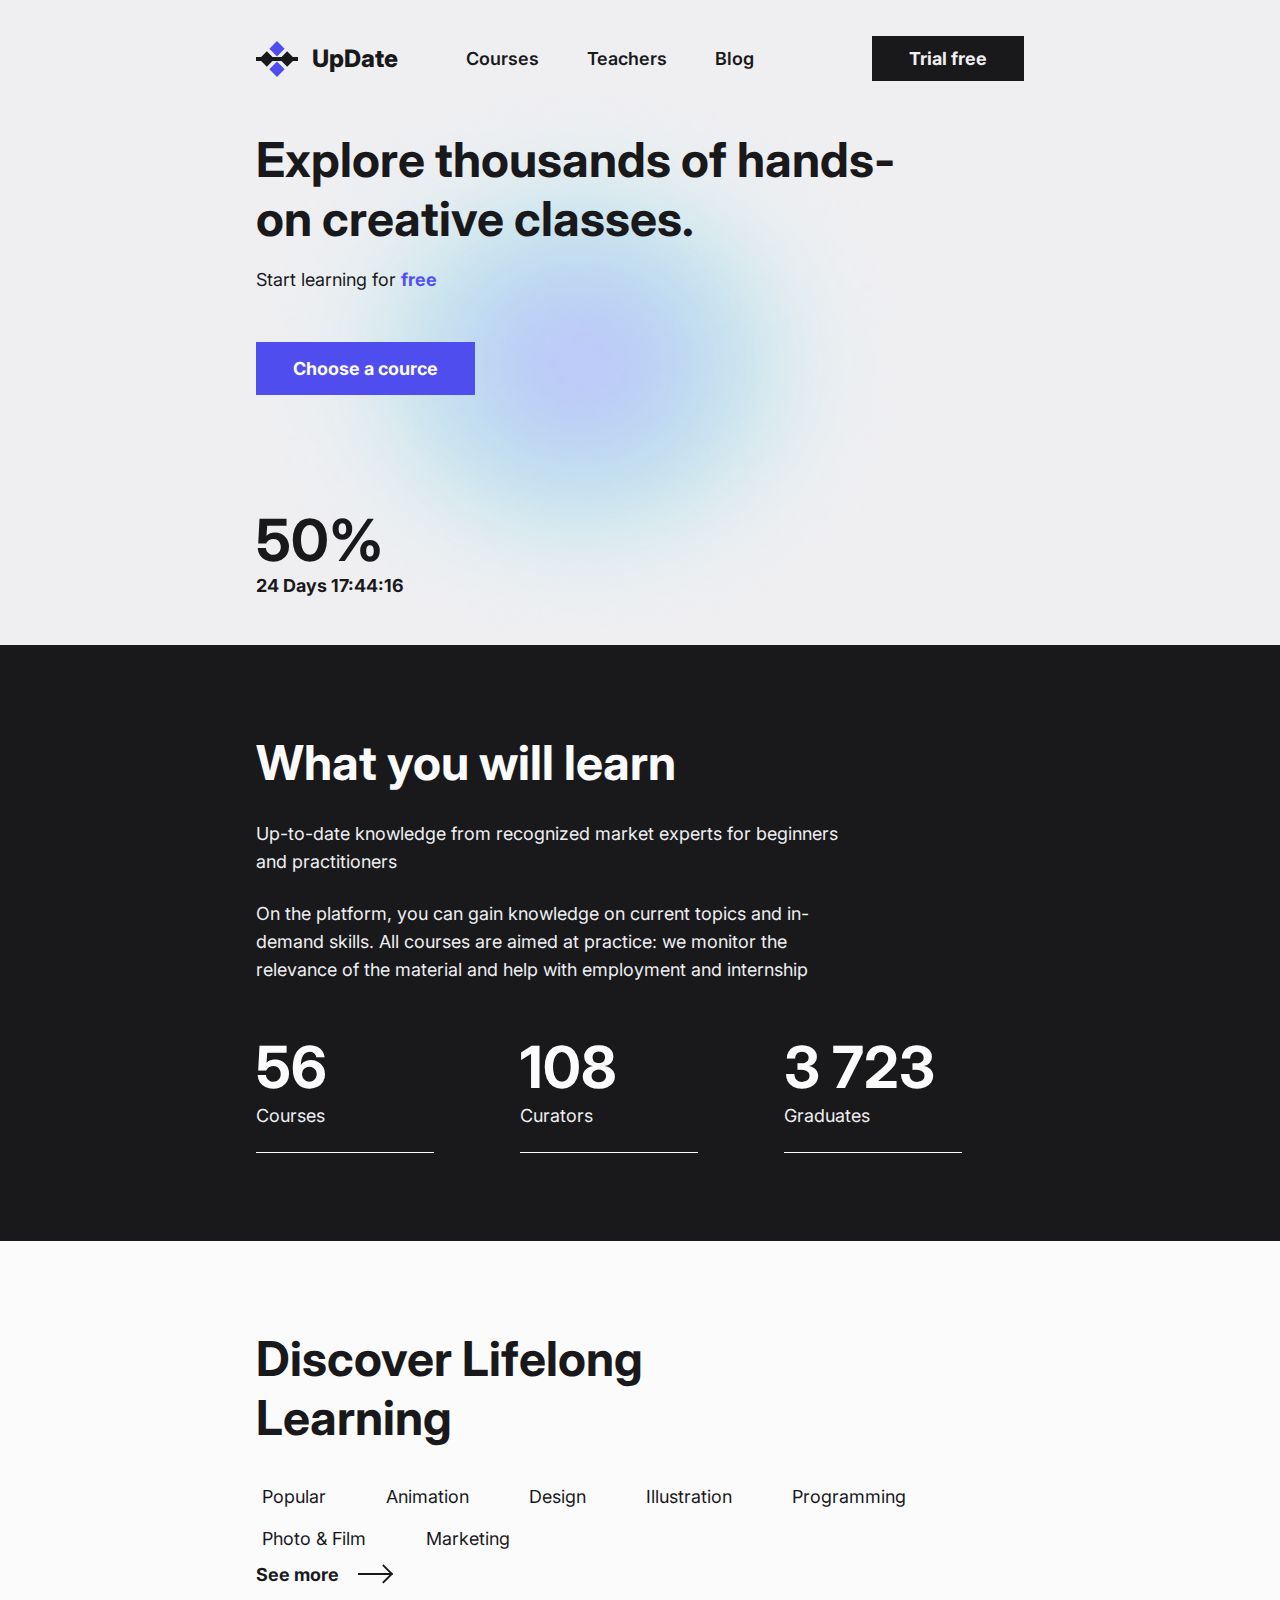
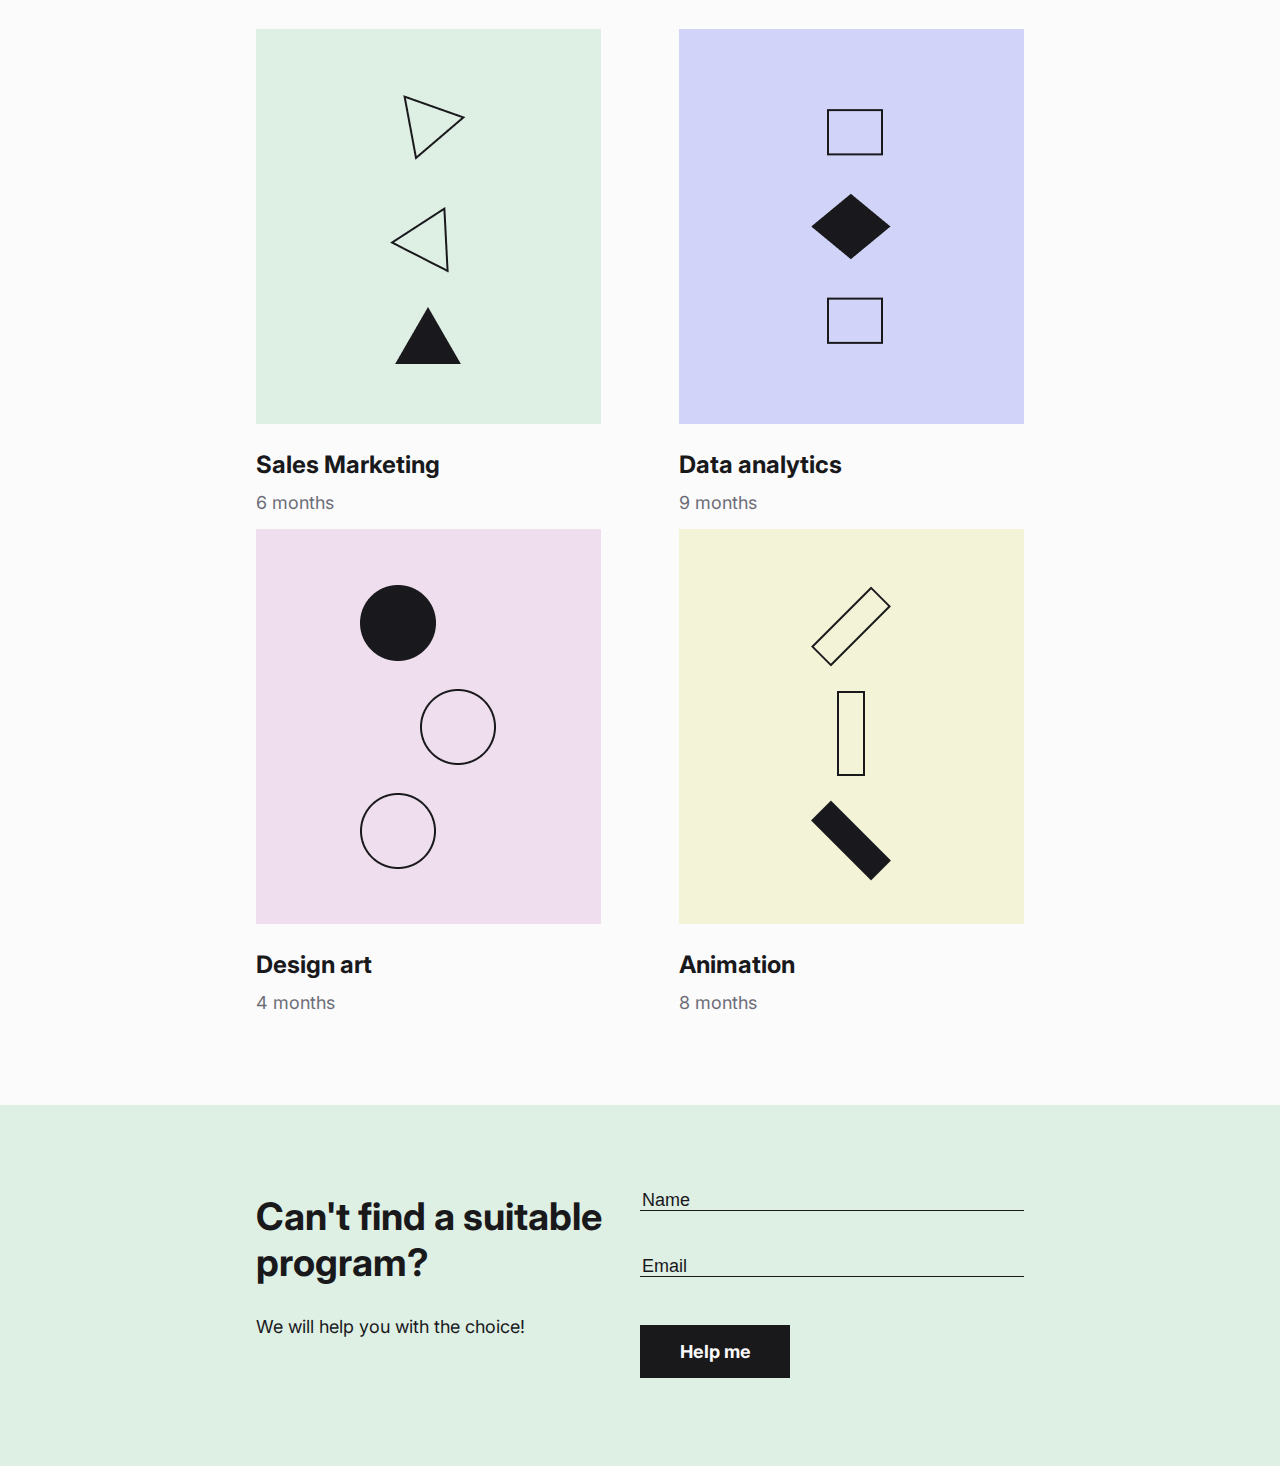
==== commit 368fa242: "Added responsive css to find-program section" ====
--- a/index.html
+++ b/index.html
@@ -153,10 +153,14 @@
           </article>
         </div>
       </section>
-      <!-- <section class="find-program">
+
+      <section class="find-program">
         <div class="container find-program__container">
           <div class="find-program__text">
-            <h2 class="find-program__title">Can't find a suitable program?</h2>
+            <h2 class="find-program__title">
+              Can't find a suitable<br />
+              program?
+            </h2>
             <p class="find-program__description">
               We will help you with the choice!
             </p>
@@ -167,7 +171,7 @@
             <button class="find-program__button">Help me</button>
           </form>
         </div>
-      </section> -->
+      </section>
     </main>
 
     <!-- <footer class="footer">
--- a/style/all.css
+++ b/style/all.css
@@ -504,19 +504,16 @@
 }
 
 .find-program__container {
-  padding: 168px 0;
-  display: flex;
-}
-
-.find-program__text {
-  width: 50%;
+  padding: 44px 0;
+  display: flex;
+  flex-wrap: wrap;
+  justify-content: space-between;
 }
 
 .find-program__title {
-  font-size: 58px;
-  font-weight: 700;
-  line-height: normal;
-  width: 801px;
+  font-size: 38px;
+  font-weight: 700;
+  line-height: normal;
   margin-bottom: 28px;
 }
 
@@ -525,10 +522,11 @@
   font-size: 18px;
   font-weight: 400;
   line-height: 28px;
+  margin-bottom: 28px;
 }
 
 .find-program__form {
-  width: 50%;
+  width: 100%;
   display: flex;
   gap: 48px;
   flex-direction: column;
@@ -558,6 +556,29 @@
   width: 150px;
 }
 
+@media screen and (min-width: 768px) {
+  .find-program__container {
+    padding: 88px 0;
+  }
+
+  .find-program__form {
+    width: 50%;
+  }
+}
+@media screen and (min-width: 1440px) {
+  .find-program__container {
+    padding: 168px 0;
+  }
+
+  .find-program__text {
+    width: 50%;
+  }
+
+  .find-program__title {
+    font-size: 58px;
+  }
+}
+
 .footer {
   padding: 68px 0 0;
   background: #19191c;
@@ -637,6 +658,13 @@
 .copyright a {
   color: #6d6d77;
   text-decoration: none;
+}
+
+@media screen and (min-width: 375px) {
+}
+@media screen and (min-width: 768px) {
+}
+@media screen and (min-width: 1440px) {
 }
 
 /* couses page */
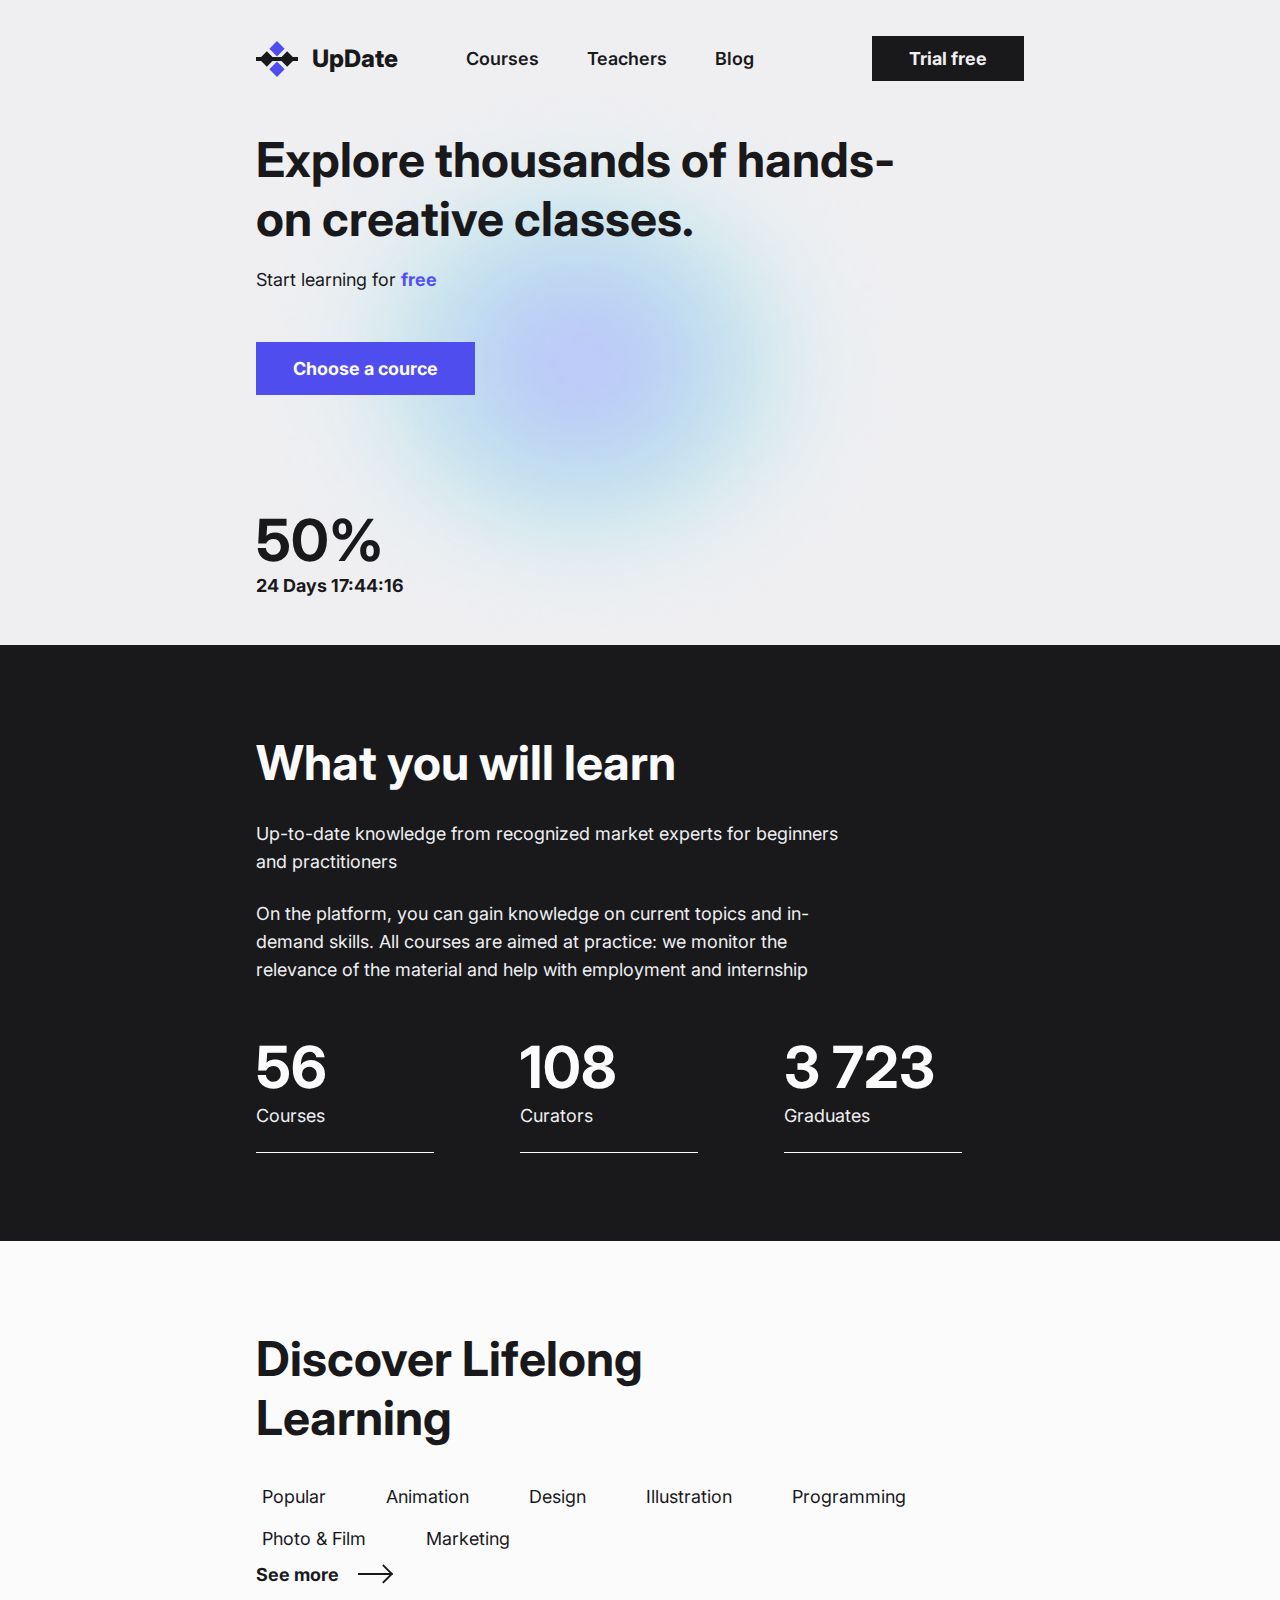
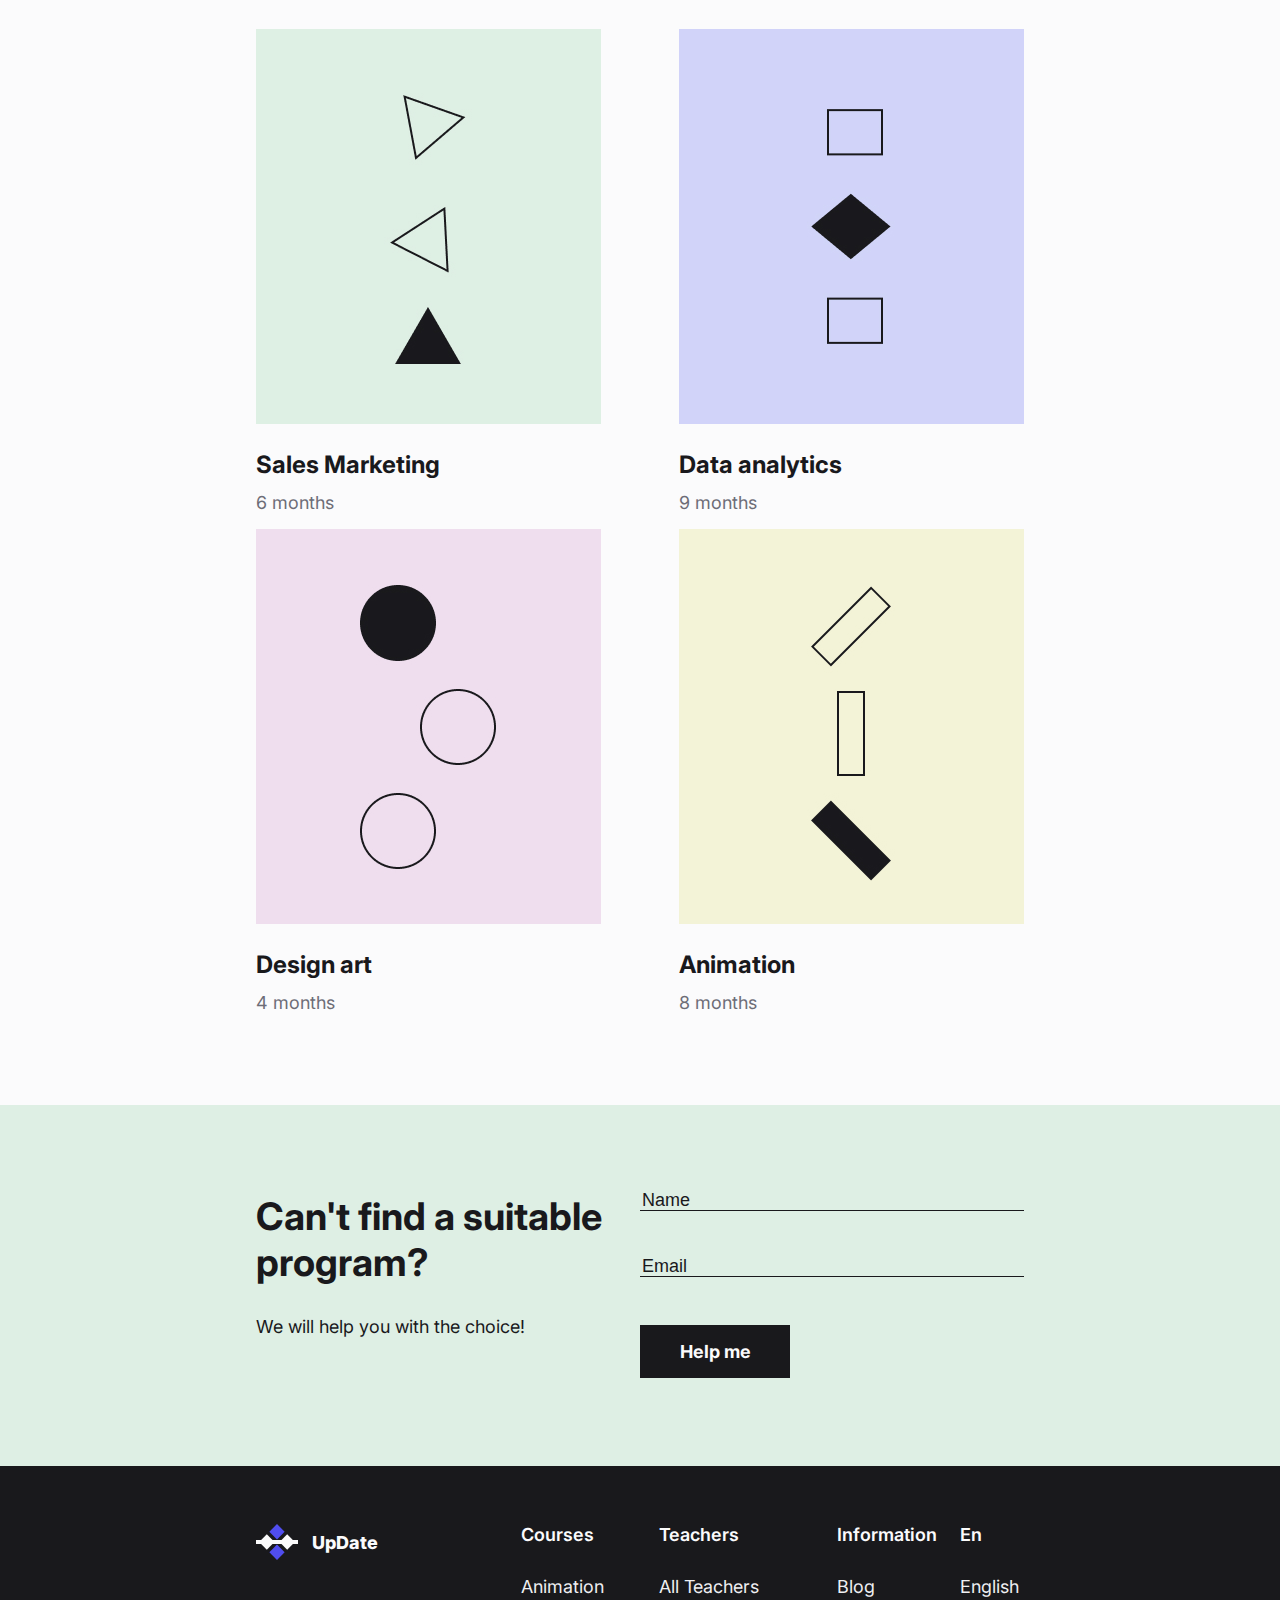
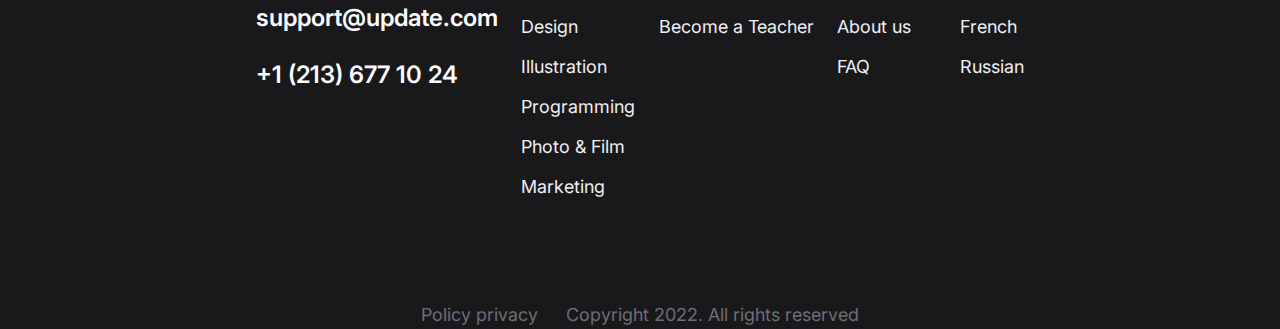
==== commit 2c47e3e2: "Added responsive css to footer section" ====
--- a/index.html
+++ b/index.html
@@ -174,7 +174,7 @@
       </section>
     </main>
 
-    <!-- <footer class="footer">
+    <footer class="footer">
       <div class="container footer__holder">
         <div class="footer__wraper">
           <div>
@@ -226,6 +226,6 @@
           <p>Copyright 2022. All rights reserved</p>
         </div>
       </div>
-    </footer> -->
+    </footer>
   </body>
 </html>
--- a/style/all.css
+++ b/style/all.css
@@ -580,7 +580,7 @@
 }
 
 .footer {
-  padding: 68px 0 0;
+  padding: 48px 0 0;
   background: #19191c;
 }
 
@@ -592,7 +592,9 @@
 
 .footer__wraper {
   display: flex;
-  justify-content: space-between;
+  flex-wrap: wrap;
+  gap: 48px;
+  justify-content: flex-start;
 }
 
 .sitemap {
@@ -658,13 +660,23 @@
 .copyright a {
   color: #6d6d77;
   text-decoration: none;
-}
-
-@media screen and (min-width: 375px) {
-}
+  margin-right: 28px;
+}
+
 @media screen and (min-width: 768px) {
+  .footer {
+    padding: 58px 0 0;
+  }
+
+  .footer__wraper {
+    gap: 0;
+    justify-content: space-between;
+  }
 }
 @media screen and (min-width: 1440px) {
+  .footer {
+    padding: 68px 0 0;
+  }
 }
 
 /* couses page */
